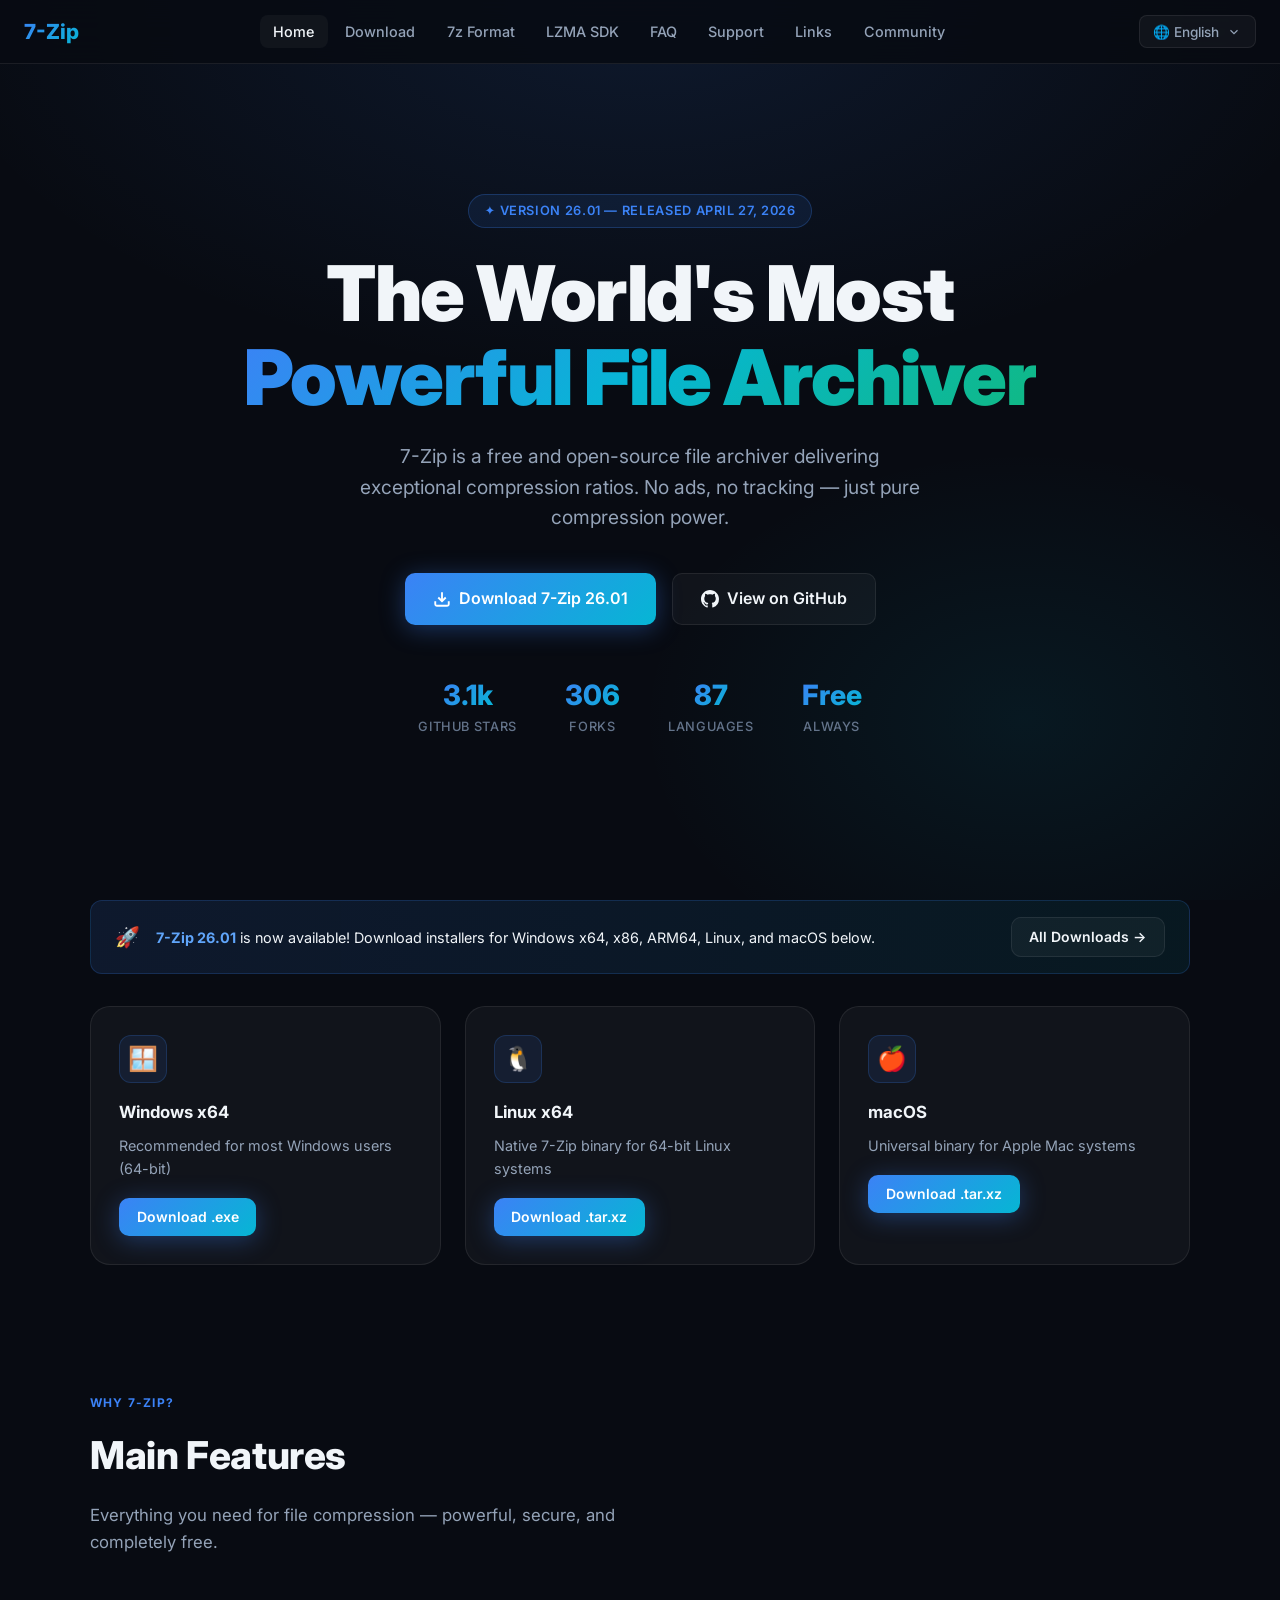
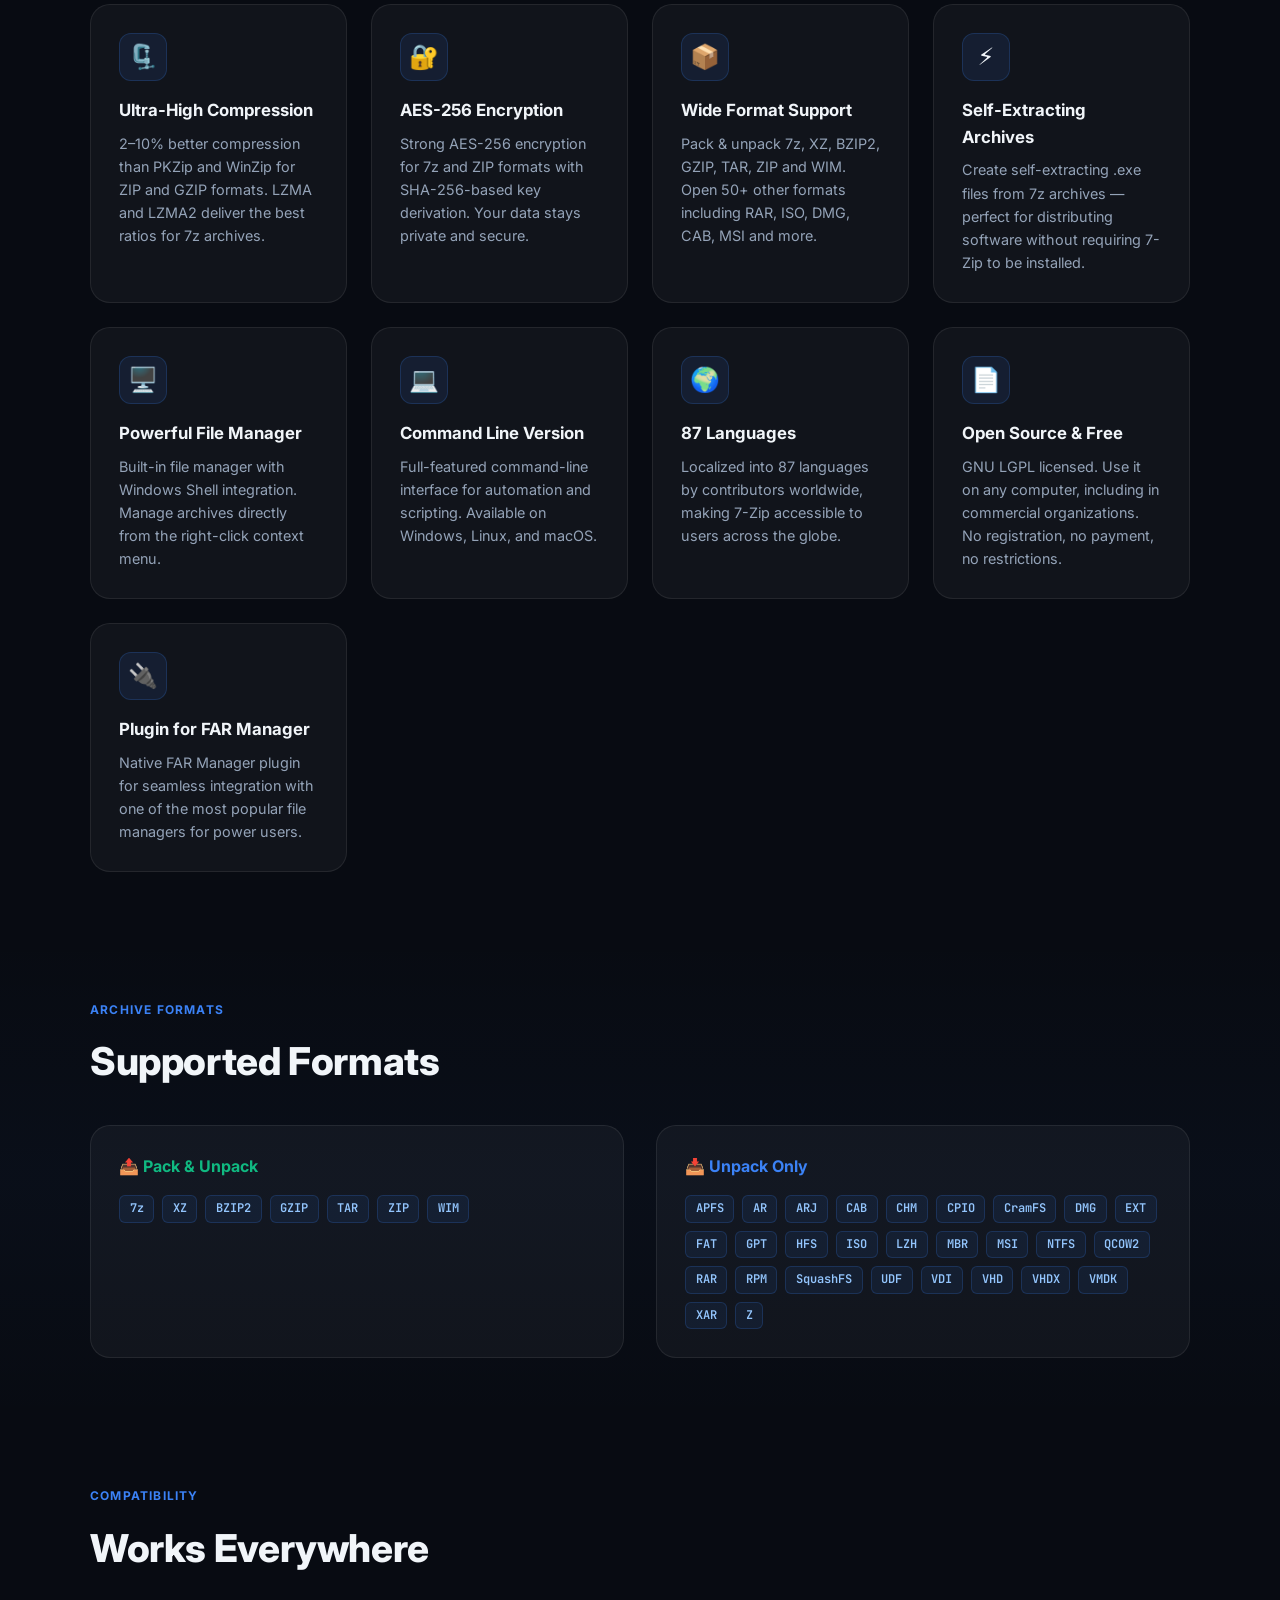
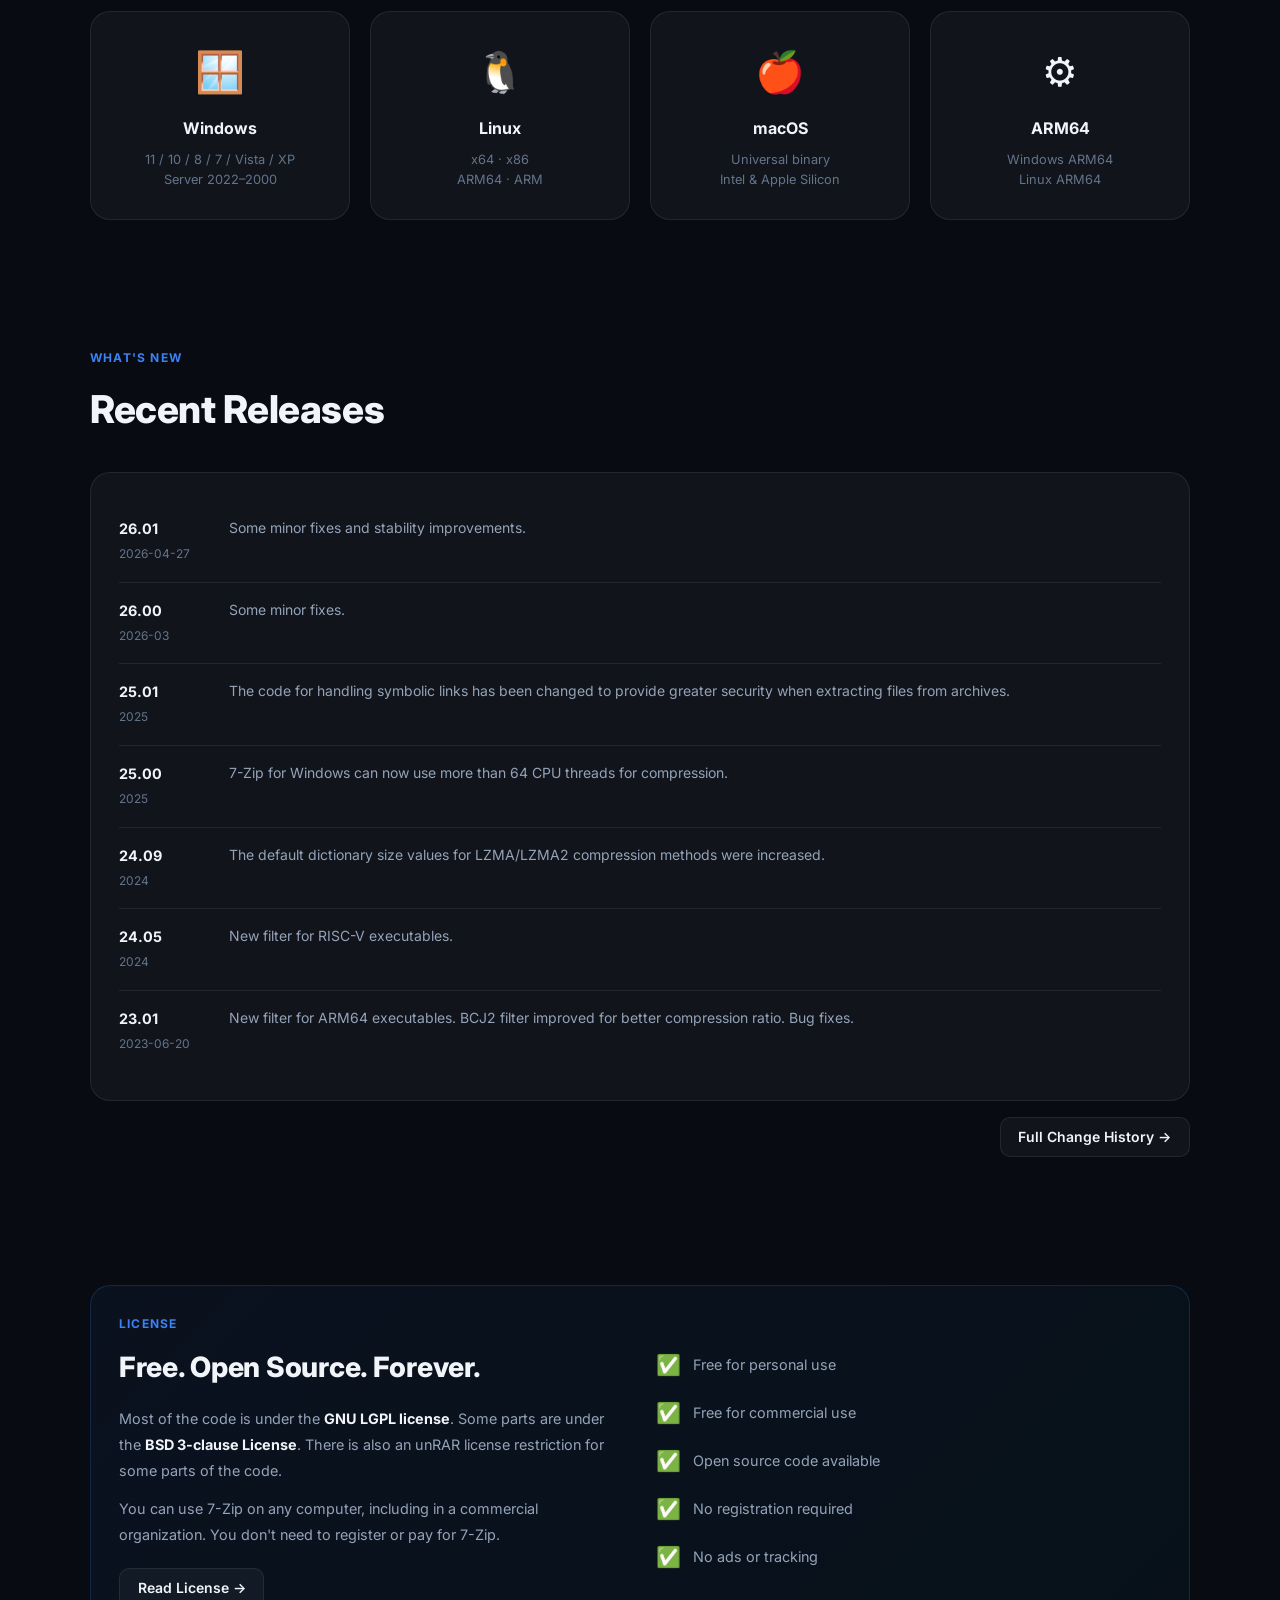
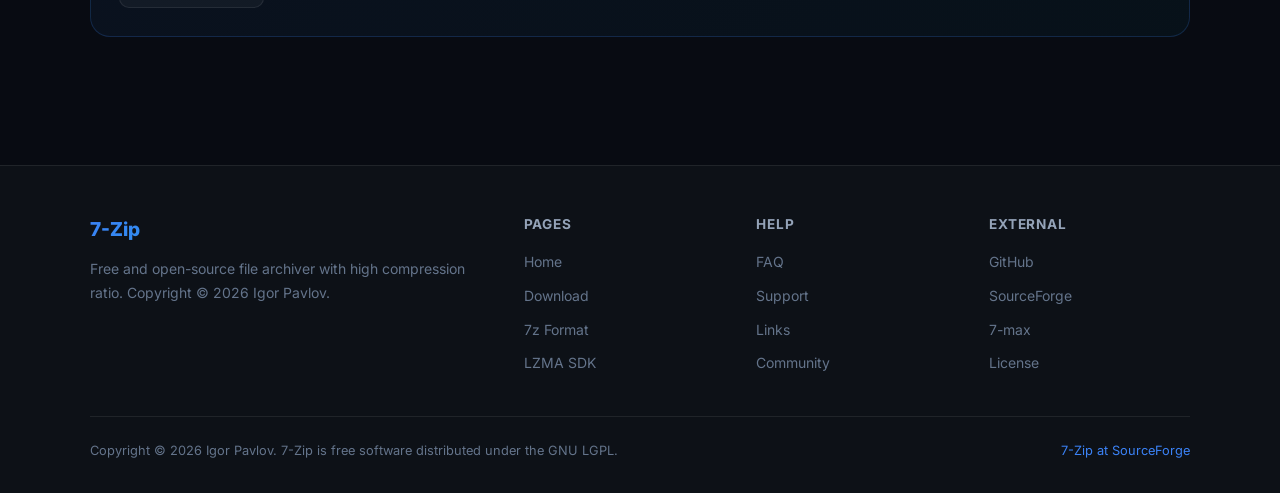
==== index.html @ 45fce955 "Initial state before redesign" ====
<!DOCTYPE html>
<html lang="en">
<head>
<meta charset="UTF-8">
<meta name="viewport" content="width=device-width,initial-scale=1">
<title>7-Zip – Free & Open Source File Archiver</title>
<meta name="description" content="7-Zip is a free, open-source file archiver with a high compression ratio. Download the latest version for Windows, Linux, and macOS.">
<link rel="stylesheet" href="style.css">
<link rel="icon" href="https://www.7-zip.org/favicon.ico">
<style>
.reveal{opacity:0;transform:translateY(24px);transition:opacity 0.6s ease,transform 0.6s ease}
.reveal.revealed{opacity:1;transform:none}
.format-grid{display:flex;flex-wrap:wrap;gap:0.5rem;margin-top:0.75rem}
.format-tag{background:rgba(59,130,246,0.08);border:1px solid rgba(59,130,246,0.2);color:#93c5fd;font-size:0.75rem;font-weight:600;padding:0.2rem 0.6rem;border-radius:6px;font-family:'JetBrains Mono',monospace}
.changelog-item{display:flex;gap:1.25rem;padding:1rem 0;border-bottom:1px solid var(--glass-border)}
.changelog-item:last-child{border-bottom:none}
.changelog-ver{flex-shrink:0;width:90px}
.changelog-ver strong{display:block;font-size:0.9rem;font-weight:700;color:var(--text)}
.changelog-ver span{font-size:0.75rem;color:var(--text-muted)}
.changelog-desc{color:var(--text-dim);font-size:0.875rem;line-height:1.6}
</style>
</head>
<body>

<!-- NAVBAR -->
<nav class="navbar" role="navigation" aria-label="Main navigation">
  <a href="index.html" class="nav-brand">
    <img src="7zip-logo.png" alt="7-Zip Logo" onerror="this.style.display='none'">
    <span class="brand-name">7-Zip</span>
  </a>
  <ul class="nav-links" id="navLinks">
    <li><a href="index.html" class="active">Home</a></li>
    <li><a href="download.html">Download</a></li>
    <li><a href="7z.html">7z Format</a></li>
    <li><a href="sdk.html">LZMA SDK</a></li>
    <li><a href="faq.html">FAQ</a></li>
    <li><a href="support.html">Support</a></li>
    <li><a href="links.html">Links</a></li>
    <li><a href="contributors.html">Community</a></li>
  </ul>
  <div style="display:flex;align-items:center;gap:0.75rem">
    <div class="lang-dropdown" id="langDropdown">
      <button class="lang-btn" aria-label="Select language" id="langBtnMain">
        🌐 English
        <svg viewBox="0 0 24 24" fill="none" stroke="currentColor" stroke-width="2"><polyline points="6 9 12 15 18 9"/></svg>
      </button>
      <div class="lang-menu">
        <a href="index.html" class="current">🇬🇧 English</a>
        <a href="https://sparanoid.com/lab/7z/" target="_blank">🇨🇳 Chinese (Simplified)</a>
        <a href="https://www.developershome.com/7-zip/" target="_blank">🇹🇼 Chinese (Traditional)</a>
        <a href="https://7zip-eo.rnbastos.com/" target="_blank">🌍 Esperanto</a>
        <a href="https://www.7-zip.fr/" target="_blank">🇫🇷 French</a>
        <a href="https://www.7-zip.de/" target="_blank">🇩🇪 German</a>
        <a href="https://7-zip.opensource.jp/" target="_blank">🇯🇵 Japanese</a>
        <a href="https://7zip.rnbastos.com/" target="_blank">🇧🇷 Portuguese (Brazil)</a>
        <a href="https://7zip-es.updatestar.com/" target="_blank">🇪🇸 Spanish</a>
        <a href="https://7zip-thai.inetbridge.net/" target="_blank">🇹🇭 Thai</a>
        <a href="https://7zip-vi.updatestar.com/" target="_blank">🇻🇳 Vietnamese</a>
      </div>
    </div>
    <button class="hamburger" id="hamburger" aria-label="Toggle menu" aria-expanded="false">
      <span></span><span></span><span></span>
    </button>
  </div>
</nav>

<!-- HERO -->
<section class="hero">
  <div class="hero-bg"></div>
  <div class="hero-content">
    <div class="hero-badge">✦ Version 26.01 — Released April 27, 2026</div>
    <h1>The World's Most<br><span>Powerful File Archiver</span></h1>
    <p class="hero-desc">7-Zip is a free and open-source file archiver delivering exceptional compression ratios. No ads, no tracking — just pure compression power.</p>
    <div class="hero-actions">
      <a href="download.html" class="btn btn-primary" id="heroDownloadBtn">
        <svg width="18" height="18" viewBox="0 0 24 24" fill="none" stroke="currentColor" stroke-width="2.5"><path d="M21 15v4a2 2 0 01-2 2H5a2 2 0 01-2-2v-4"/><polyline points="7 10 12 15 17 10"/><line x1="12" y1="15" x2="12" y2="3"/></svg>
        Download 7-Zip 26.01
      </a>
      <a href="https://github.com/ip7z/7zip" target="_blank" class="btn btn-secondary" id="heroGithubBtn">
        <svg width="18" height="18" viewBox="0 0 24 24" fill="currentColor"><path d="M12 0C5.37 0 0 5.37 0 12c0 5.31 3.435 9.795 8.205 11.385.6.105.825-.255.825-.57 0-.285-.015-1.23-.015-2.235-3.015.555-3.795-.735-4.035-1.41-.135-.345-.72-1.41-1.23-1.695-.42-.225-1.02-.78-.015-.795.945-.015 1.62.87 1.845 1.23 1.08 1.815 2.805 1.305 3.495.99.105-.78.42-1.305.765-1.605-2.67-.3-5.46-1.335-5.46-5.925 0-1.305.465-2.385 1.23-3.225-.12-.3-.54-1.53.12-3.18 0 0 1.005-.315 3.3 1.23.96-.27 1.98-.405 3-.405s2.04.135 3 .405c2.295-1.56 3.3-1.23 3.3-1.23.66 1.65.24 2.88.12 3.18.765.84 1.23 1.905 1.23 3.225 0 4.605-2.805 5.625-5.475 5.925.435.375.81 1.095.81 2.22 0 1.605-.015 2.895-.015 3.3 0 .315.225.69.825.57A12.02 12.02 0 0024 12c0-6.63-5.37-12-12-12z"/></svg>
        View on GitHub
      </a>
    </div>

    <!-- Stats bar -->
    <div class="stats-bar">
      <div class="stat-item"><div class="stat-num"><span>3.1k</span></div><div class="stat-label">GitHub Stars</div></div>
      <div class="stat-item"><div class="stat-num"><span>306</span></div><div class="stat-label">Forks</div></div>
      <div class="stat-item"><div class="stat-num"><span>87</span></div><div class="stat-label">Languages</div></div>
      <div class="stat-item"><div class="stat-num"><span>Free</span></div><div class="stat-label">Always</div></div>
    </div>
  </div>
</section>

<!-- QUICK DOWNLOAD CARDS -->
<section style="padding:0 1.5rem 4rem">
  <div class="container">
    <div class="announce reveal">
      <span class="announce-icon">🚀</span>
      <div class="announce-text">
        <strong>7-Zip 26.01</strong> is now available! Download installers for Windows x64, x86, ARM64, Linux, and macOS below.
      </div>
      <a href="download.html" class="btn btn-sm btn-secondary">All Downloads →</a>
    </div>
    <div class="grid-3 reveal">
      <div class="card">
        <div class="feature-icon">🪟</div>
        <div class="feature-title">Windows x64</div>
        <div class="feature-desc" style="margin-bottom:1.1rem">Recommended for most Windows users (64-bit)</div>
        <a href="https://github.com/ip7z/7zip/releases/download/26.01/7z2601-x64.exe" class="btn btn-primary btn-sm" id="dlWinX64">Download .exe</a>
      </div>
      <div class="card">
        <div class="feature-icon">🐧</div>
        <div class="feature-title">Linux x64</div>
        <div class="feature-desc" style="margin-bottom:1.1rem">Native 7-Zip binary for 64-bit Linux systems</div>
        <a href="https://github.com/ip7z/7zip/releases/download/26.01/7z2601-linux-x64.tar.xz" class="btn btn-primary btn-sm" id="dlLinuxX64">Download .tar.xz</a>
      </div>
      <div class="card">
        <div class="feature-icon">🍎</div>
        <div class="feature-title">macOS</div>
        <div class="feature-desc" style="margin-bottom:1.1rem">Universal binary for Apple Mac systems</div>
        <a href="https://github.com/ip7z/7zip/releases/download/26.01/7z2601-mac.tar.xz" class="btn btn-primary btn-sm" id="dlMac">Download .tar.xz</a>
      </div>
    </div>
  </div>
</section>

<!-- FEATURES -->
<section style="padding:4rem 1.5rem">
  <div class="container">
    <div class="reveal" style="margin-bottom:3rem">
      <div class="section-label">Why 7-Zip?</div>
      <h2 class="section-title">Main Features</h2>
      <p class="section-desc">Everything you need for file compression — powerful, secure, and completely free.</p>
    </div>
    <div class="grid-3 reveal">
      <div class="card">
        <div class="feature-icon">🗜️</div>
        <div class="feature-title">Ultra-High Compression</div>
        <div class="feature-desc">2–10% better compression than PKZip and WinZip for ZIP and GZIP formats. LZMA and LZMA2 deliver the best ratios for 7z archives.</div>
      </div>
      <div class="card">
        <div class="feature-icon">🔐</div>
        <div class="feature-title">AES-256 Encryption</div>
        <div class="feature-desc">Strong AES-256 encryption for 7z and ZIP formats with SHA-256-based key derivation. Your data stays private and secure.</div>
      </div>
      <div class="card">
        <div class="feature-icon">📦</div>
        <div class="feature-title">Wide Format Support</div>
        <div class="feature-desc">Pack &amp; unpack 7z, XZ, BZIP2, GZIP, TAR, ZIP and WIM. Open 50+ other formats including RAR, ISO, DMG, CAB, MSI and more.</div>
      </div>
      <div class="card">
        <div class="feature-icon">⚡</div>
        <div class="feature-title">Self-Extracting Archives</div>
        <div class="feature-desc">Create self-extracting .exe files from 7z archives — perfect for distributing software without requiring 7-Zip to be installed.</div>
      </div>
      <div class="card">
        <div class="feature-icon">🖥️</div>
        <div class="feature-title">Powerful File Manager</div>
        <div class="feature-desc">Built-in file manager with Windows Shell integration. Manage archives directly from the right-click context menu.</div>
      </div>
      <div class="card">
        <div class="feature-icon">💻</div>
        <div class="feature-title">Command Line Version</div>
        <div class="feature-desc">Full-featured command-line interface for automation and scripting. Available on Windows, Linux, and macOS.</div>
      </div>
      <div class="card">
        <div class="feature-icon">🌍</div>
        <div class="feature-title">87 Languages</div>
        <div class="feature-desc">Localized into 87 languages by contributors worldwide, making 7-Zip accessible to users across the globe.</div>
      </div>
      <div class="card">
        <div class="feature-icon">📄</div>
        <div class="feature-title">Open Source & Free</div>
        <div class="feature-desc">GNU LGPL licensed. Use it on any computer, including in commercial organizations. No registration, no payment, no restrictions.</div>
      </div>
      <div class="card">
        <div class="feature-icon">🔌</div>
        <div class="feature-title">Plugin for FAR Manager</div>
        <div class="feature-desc">Native FAR Manager plugin for seamless integration with one of the most popular file managers for power users.</div>
      </div>
    </div>
  </div>
</section>

<!-- FORMAT SUPPORT -->
<section style="padding:4rem 1.5rem;background:linear-gradient(180deg,transparent,rgba(59,130,246,0.03),transparent)">
  <div class="container reveal">
    <div class="section-label">Archive Formats</div>
    <h2 class="section-title">Supported Formats</h2>
    <div class="grid-2" style="margin-top:2rem;gap:2rem">
      <div class="card">
        <h3 style="font-size:1rem;font-weight:700;margin-bottom:1rem;color:var(--green)">📤 Pack &amp; Unpack</h3>
        <div class="format-grid">
          <span class="format-tag">7z</span><span class="format-tag">XZ</span><span class="format-tag">BZIP2</span>
          <span class="format-tag">GZIP</span><span class="format-tag">TAR</span><span class="format-tag">ZIP</span><span class="format-tag">WIM</span>
        </div>
      </div>
      <div class="card">
        <h3 style="font-size:1rem;font-weight:700;margin-bottom:1rem;color:var(--primary)">📥 Unpack Only</h3>
        <div class="format-grid">
          <span class="format-tag">APFS</span><span class="format-tag">AR</span><span class="format-tag">ARJ</span>
          <span class="format-tag">CAB</span><span class="format-tag">CHM</span><span class="format-tag">CPIO</span>
          <span class="format-tag">CramFS</span><span class="format-tag">DMG</span><span class="format-tag">EXT</span>
          <span class="format-tag">FAT</span><span class="format-tag">GPT</span><span class="format-tag">HFS</span>
          <span class="format-tag">ISO</span><span class="format-tag">LZH</span><span class="format-tag">MBR</span>
          <span class="format-tag">MSI</span><span class="format-tag">NTFS</span><span class="format-tag">QCOW2</span>
          <span class="format-tag">RAR</span><span class="format-tag">RPM</span><span class="format-tag">SquashFS</span>
          <span class="format-tag">UDF</span><span class="format-tag">VDI</span><span class="format-tag">VHD</span>
          <span class="format-tag">VHDX</span><span class="format-tag">VMDK</span><span class="format-tag">XAR</span><span class="format-tag">Z</span>
        </div>
      </div>
    </div>
  </div>
</section>

<!-- COMPATIBILITY -->
<section style="padding:4rem 1.5rem">
  <div class="container">
    <div class="reveal" style="margin-bottom:2rem">
      <div class="section-label">Compatibility</div>
      <h2 class="section-title">Works Everywhere</h2>
    </div>
    <div class="grid-4 reveal">
      <div class="card" style="text-align:center">
        <div style="font-size:2.5rem;margin-bottom:0.75rem">🪟</div>
        <div style="font-weight:700;margin-bottom:0.5rem">Windows</div>
        <div style="font-size:0.8rem;color:var(--text-muted)">11 / 10 / 8 / 7 / Vista / XP<br>Server 2022–2000</div>
      </div>
      <div class="card" style="text-align:center">
        <div style="font-size:2.5rem;margin-bottom:0.75rem">🐧</div>
        <div style="font-weight:700;margin-bottom:0.5rem">Linux</div>
        <div style="font-size:0.8rem;color:var(--text-muted)">x64 · x86<br>ARM64 · ARM</div>
      </div>
      <div class="card" style="text-align:center">
        <div style="font-size:2.5rem;margin-bottom:0.75rem">🍎</div>
        <div style="font-weight:700;margin-bottom:0.5rem">macOS</div>
        <div style="font-size:0.8rem;color:var(--text-muted)">Universal binary<br>Intel &amp; Apple Silicon</div>
      </div>
      <div class="card" style="text-align:center">
        <div style="font-size:2.5rem;margin-bottom:0.75rem">⚙️</div>
        <div style="font-weight:700;margin-bottom:0.5rem">ARM64</div>
        <div style="font-size:0.8rem;color:var(--text-muted)">Windows ARM64<br>Linux ARM64</div>
      </div>
    </div>
  </div>
</section>

<!-- CHANGELOG -->
<section style="padding:4rem 1.5rem">
  <div class="container reveal">
    <div class="section-label">What's New</div>
    <h2 class="section-title" style="margin-bottom:2rem">Recent Releases</h2>
    <div class="card">
      <div class="changelog-item">
        <div class="changelog-ver"><strong>26.01</strong><span>2026-04-27</span></div>
        <div class="changelog-desc">Some minor fixes and stability improvements.</div>
      </div>
      <div class="changelog-item">
        <div class="changelog-ver"><strong>26.00</strong><span>2026-03</span></div>
        <div class="changelog-desc">Some minor fixes.</div>
      </div>
      <div class="changelog-item">
        <div class="changelog-ver"><strong>25.01</strong><span>2025</span></div>
        <div class="changelog-desc">The code for handling symbolic links has been changed to provide greater security when extracting files from archives.</div>
      </div>
      <div class="changelog-item">
        <div class="changelog-ver"><strong>25.00</strong><span>2025</span></div>
        <div class="changelog-desc">7-Zip for Windows can now use more than 64 CPU threads for compression.</div>
      </div>
      <div class="changelog-item">
        <div class="changelog-ver"><strong>24.09</strong><span>2024</span></div>
        <div class="changelog-desc">The default dictionary size values for LZMA/LZMA2 compression methods were increased.</div>
      </div>
      <div class="changelog-item">
        <div class="changelog-ver"><strong>24.05</strong><span>2024</span></div>
        <div class="changelog-desc">New filter for RISC-V executables.</div>
      </div>
      <div class="changelog-item">
        <div class="changelog-ver"><strong>23.01</strong><span>2023-06-20</span></div>
        <div class="changelog-desc">New filter for ARM64 executables. BCJ2 filter improved for better compression ratio. Bug fixes.</div>
      </div>
    </div>
    <div style="margin-top:1rem;text-align:right">
      <a href="https://www.7-zip.org/history.txt" target="_blank" class="btn btn-secondary btn-sm">Full Change History →</a>
    </div>
  </div>
</section>

<!-- LICENSE -->
<section style="padding:4rem 1.5rem">
  <div class="container reveal">
    <div class="card" style="background:linear-gradient(135deg,rgba(59,130,246,0.06),rgba(6,182,212,0.04));border-color:rgba(59,130,246,0.2)">
      <div style="display:grid;grid-template-columns:1fr 1fr;gap:2rem">
        <div>
          <div class="section-label">License</div>
          <h2 class="section-title" style="font-size:1.75rem">Free. Open Source. Forever.</h2>
          <p style="color:var(--text-dim);font-size:0.9rem;line-height:1.8;margin-top:0.5rem">
            Most of the code is under the <strong style="color:var(--text)">GNU LGPL license</strong>. Some parts are under the <strong style="color:var(--text)">BSD 3-clause License</strong>. There is also an unRAR license restriction for some parts of the code.
          </p>
          <p style="color:var(--text-dim);font-size:0.9rem;line-height:1.8;margin-top:0.75rem">
            You can use 7-Zip on any computer, including in a commercial organization. You don't need to register or pay for 7-Zip.
          </p>
          <a href="https://www.7-zip.org/license.txt" target="_blank" class="btn btn-secondary btn-sm" style="margin-top:1.25rem" id="licenseLink">Read License →</a>
        </div>
        <div style="display:flex;flex-direction:column;gap:1rem;justify-content:center">
          <div style="display:flex;align-items:center;gap:0.75rem"><span style="font-size:1.25rem">✅</span><span style="color:var(--text-dim);font-size:0.9rem">Free for personal use</span></div>
          <div style="display:flex;align-items:center;gap:0.75rem"><span style="font-size:1.25rem">✅</span><span style="color:var(--text-dim);font-size:0.9rem">Free for commercial use</span></div>
          <div style="display:flex;align-items:center;gap:0.75rem"><span style="font-size:1.25rem">✅</span><span style="color:var(--text-dim);font-size:0.9rem">Open source code available</span></div>
          <div style="display:flex;align-items:center;gap:0.75rem"><span style="font-size:1.25rem">✅</span><span style="color:var(--text-dim);font-size:0.9rem">No registration required</span></div>
          <div style="display:flex;align-items:center;gap:0.75rem"><span style="font-size:1.25rem">✅</span><span style="color:var(--text-dim);font-size:0.9rem">No ads or tracking</span></div>
        </div>
      </div>
    </div>
  </div>
</section>

<!-- FOOTER -->
<footer>
  <div class="footer-inner">
    <div class="footer-grid">
      <div class="footer-brand">
        <div style="font-size:1.2rem;font-weight:800;background:linear-gradient(135deg,#3b82f6,#06b6d4);-webkit-background-clip:text;-webkit-text-fill-color:transparent;background-clip:text">7-Zip</div>
        <p>Free and open-source file archiver with high compression ratio. Copyright &copy; 2026 Igor Pavlov.</p>
      </div>
      <div class="footer-col">
        <h4>Pages</h4>
        <ul>
          <li><a href="index.html">Home</a></li>
          <li><a href="download.html">Download</a></li>
          <li><a href="7z.html">7z Format</a></li>
          <li><a href="sdk.html">LZMA SDK</a></li>
        </ul>
      </div>
      <div class="footer-col">
        <h4>Help</h4>
        <ul>
          <li><a href="faq.html">FAQ</a></li>
          <li><a href="support.html">Support</a></li>
          <li><a href="links.html">Links</a></li>
          <li><a href="contributors.html">Community</a></li>
        </ul>
      </div>
      <div class="footer-col">
        <h4>External</h4>
        <ul>
          <li><a href="https://github.com/ip7z/7zip" target="_blank">GitHub</a></li>
          <li><a href="https://sourceforge.net/projects/sevenzip/" target="_blank">SourceForge</a></li>
          <li><a href="https://7-max.com" target="_blank">7-max</a></li>
          <li><a href="https://www.7-zip.org/license.txt" target="_blank">License</a></li>
        </ul>
      </div>
    </div>
    <div class="footer-bottom">
      <p>Copyright &copy; 2026 Igor Pavlov. 7-Zip is free software distributed under the GNU LGPL.</p>
      <p><a href="https://sourceforge.net/projects/sevenzip/" target="_blank" style="color:var(--primary);text-decoration:none">7-Zip at SourceForge</a></p>
    </div>
  </div>
</footer>

<button class="scroll-top" id="scrollTop" aria-label="Scroll to top">↑</button>
<script src="script.js"></script>
</body>
</html>
---- style.css ----
@import url('https://fonts.googleapis.com/css2?family=Inter:wght@300;400;500;600;700;800;900&family=JetBrains+Mono:wght@400;600&display=swap');

:root {
  --bg: #080b12;
  --bg2: #0d1117;
  --bg3: #111827;
  --glass: rgba(255,255,255,0.04);
  --glass-border: rgba(255,255,255,0.08);
  --primary: #3b82f6;
  --primary-glow: rgba(59,130,246,0.4);
  --cyan: #06b6d4;
  --green: #10b981;
  --text: #f1f5f9;
  --text-muted: #64748b;
  --text-dim: #94a3b8;
  --radius: 12px;
  --radius-lg: 20px;
  --transition: 0.25s cubic-bezier(0.4,0,0.2,1);
}

*,*::before,*::after{box-sizing:border-box;margin:0;padding:0}

html{scroll-behavior:smooth}

body{
  font-family:'Inter',system-ui,sans-serif;
  background:var(--bg);
  color:var(--text);
  line-height:1.6;
  min-height:100vh;
  overflow-x:hidden;
}

/* NAV */
.navbar{
  position:fixed;top:0;left:0;right:0;z-index:1000;
  background:rgba(8,11,18,0.85);
  backdrop-filter:blur(20px);
  border-bottom:1px solid var(--glass-border);
  padding:0 1.5rem;
  height:64px;
  display:flex;align-items:center;justify-content:space-between;
  transition:background var(--transition);
}
.nav-brand{
  display:flex;align-items:center;gap:0.75rem;
  text-decoration:none;color:var(--text);
  font-weight:800;font-size:1.3rem;
}
.nav-brand img{height:36px;width:auto}
.nav-brand .brand-name{
  background:linear-gradient(135deg,#3b82f6,#06b6d4);
  -webkit-background-clip:text;-webkit-text-fill-color:transparent;background-clip:text;
}
.nav-links{
  display:flex;align-items:center;gap:0.25rem;
  list-style:none;
}
.nav-links a{
  color:var(--text-dim);text-decoration:none;font-size:0.9rem;font-weight:500;
  padding:0.5rem 0.85rem;border-radius:8px;
  transition:all var(--transition);
}
.nav-links a:hover,.nav-links a.active{color:var(--text);background:var(--glass)}

/* Language dropdown */
.lang-dropdown{position:relative}
.lang-btn{
  display:flex;align-items:center;gap:0.5rem;
  background:var(--glass);border:1px solid var(--glass-border);
  color:var(--text-dim);font-size:0.85rem;font-weight:500;
  padding:0.45rem 0.85rem;border-radius:8px;cursor:pointer;
  transition:all var(--transition);font-family:inherit;
}
.lang-btn:hover{color:var(--text);border-color:var(--primary)}
.lang-btn svg{width:14px;height:14px;transition:transform var(--transition)}
.lang-dropdown.open .lang-btn svg{transform:rotate(180deg)}
.lang-menu{
  position:absolute;top:calc(100% + 8px);right:0;
  background:var(--bg3);border:1px solid var(--glass-border);
  border-radius:var(--radius);padding:0.5rem;
  min-width:200px;display:none;z-index:999;
  box-shadow:0 20px 60px rgba(0,0,0,0.5);
}
.lang-dropdown.open .lang-menu{display:block}
.lang-menu a{
  display:block;color:var(--text-dim);text-decoration:none;
  font-size:0.875rem;padding:0.5rem 0.75rem;border-radius:6px;
  transition:all var(--transition);
}
.lang-menu a:hover{color:var(--text);background:var(--glass)}
.lang-menu a.current{color:var(--primary);background:rgba(59,130,246,0.1)}

/* Hamburger */
.hamburger{display:none;flex-direction:column;gap:5px;cursor:pointer;background:none;border:none;padding:0.5rem}
.hamburger span{display:block;width:22px;height:2px;background:var(--text-dim);border-radius:2px;transition:all var(--transition)}

/* HERO */
.hero{
  min-height:100vh;display:flex;align-items:center;justify-content:center;
  text-align:center;padding:8rem 1.5rem 4rem;
  position:relative;overflow:hidden;
}
.hero-bg{
  position:absolute;inset:0;z-index:0;
  background:radial-gradient(ellipse 80% 60% at 50% 0%,rgba(59,130,246,0.12) 0%,transparent 70%),
             radial-gradient(ellipse 50% 50% at 80% 80%,rgba(6,182,212,0.08) 0%,transparent 60%);
}
.hero-content{position:relative;z-index:1;max-width:800px;margin:0 auto}
.hero-badge{
  display:inline-flex;align-items:center;gap:0.5rem;
  background:rgba(59,130,246,0.1);border:1px solid rgba(59,130,246,0.25);
  color:var(--primary);font-size:0.8rem;font-weight:600;letter-spacing:0.05em;
  padding:0.35rem 1rem;border-radius:50px;margin-bottom:1.5rem;
  text-transform:uppercase;
}
.hero h1{
  font-size:clamp(2.5rem,6vw,5rem);font-weight:900;line-height:1.1;
  margin-bottom:1.25rem;letter-spacing:-0.02em;
}
.hero h1 span{
  background:linear-gradient(135deg,#3b82f6 0%,#06b6d4 50%,#10b981 100%);
  -webkit-background-clip:text;-webkit-text-fill-color:transparent;background-clip:text;
}
.hero-desc{font-size:1.2rem;color:var(--text-dim);max-width:560px;margin:0 auto 2.5rem}
.hero-actions{display:flex;gap:1rem;justify-content:center;flex-wrap:wrap}
.btn{
  display:inline-flex;align-items:center;gap:0.5rem;
  padding:0.75rem 1.75rem;border-radius:10px;
  font-size:1rem;font-weight:600;text-decoration:none;
  cursor:pointer;border:none;font-family:inherit;
  transition:all var(--transition);position:relative;overflow:hidden;
}
.btn-primary{
  background:linear-gradient(135deg,#3b82f6,#06b6d4);
  color:#fff;box-shadow:0 4px 24px rgba(59,130,246,0.35);
}
.btn-primary:hover{transform:translateY(-2px);box-shadow:0 8px 32px rgba(59,130,246,0.5)}
.btn-secondary{
  background:var(--glass);border:1px solid var(--glass-border);color:var(--text);
}
.btn-secondary:hover{background:rgba(255,255,255,0.08);border-color:rgba(255,255,255,0.15);transform:translateY(-2px)}
.btn-green{background:linear-gradient(135deg,#10b981,#059669);color:#fff;box-shadow:0 4px 24px rgba(16,185,129,0.3)}
.btn-green:hover{transform:translateY(-2px);box-shadow:0 8px 32px rgba(16,185,129,0.45)}
.btn-sm{padding:0.5rem 1.1rem;font-size:0.875rem}

/* STATS */
.stats-bar{
  display:flex;justify-content:center;gap:3rem;flex-wrap:wrap;
  padding:2rem 1.5rem;margin-top:1rem;
}
.stat-item{text-align:center}
.stat-num{font-size:1.75rem;font-weight:800;color:var(--text)}
.stat-num span{background:linear-gradient(135deg,#3b82f6,#06b6d4);-webkit-background-clip:text;-webkit-text-fill-color:transparent;background-clip:text}
.stat-label{font-size:0.8rem;color:var(--text-muted);text-transform:uppercase;letter-spacing:0.05em;font-weight:500}

/* SECTIONS */
section{padding:5rem 1.5rem}
.container{max-width:1100px;margin:0 auto}
.section-label{
  font-size:0.75rem;font-weight:700;text-transform:uppercase;letter-spacing:0.1em;
  color:var(--primary);margin-bottom:0.75rem;
}
.section-title{font-size:clamp(1.75rem,3vw,2.5rem);font-weight:800;margin-bottom:1rem;letter-spacing:-0.01em}
.section-desc{color:var(--text-dim);font-size:1.05rem;max-width:550px}

/* CARDS */
.card{
  background:var(--glass);border:1px solid var(--glass-border);
  border-radius:var(--radius-lg);padding:1.75rem;
  transition:all var(--transition);
}
.card:hover{border-color:rgba(59,130,246,0.3);background:rgba(255,255,255,0.06);transform:translateY(-2px)}

.grid-2{display:grid;grid-template-columns:repeat(auto-fit,minmax(280px,1fr));gap:1.5rem}
.grid-3{display:grid;grid-template-columns:repeat(auto-fit,minmax(220px,1fr));gap:1.5rem}
.grid-4{display:grid;grid-template-columns:repeat(auto-fit,minmax(180px,1fr));gap:1.25rem}

/* FEATURE CARD */
.feature-icon{
  width:48px;height:48px;border-radius:12px;
  background:rgba(59,130,246,0.1);border:1px solid rgba(59,130,246,0.2);
  display:flex;align-items:center;justify-content:center;
  margin-bottom:1rem;font-size:1.5rem;
}
.feature-title{font-size:1.05rem;font-weight:700;margin-bottom:0.5rem}
.feature-desc{color:var(--text-dim);font-size:0.9rem;line-height:1.6}

/* TABLE */
.table-wrap{overflow-x:auto;border-radius:var(--radius-lg);border:1px solid var(--glass-border)}
table{width:100%;border-collapse:collapse;font-size:0.9rem}
th{background:rgba(59,130,246,0.08);color:var(--text-dim);font-weight:600;font-size:0.8rem;text-transform:uppercase;letter-spacing:0.05em;padding:0.9rem 1.25rem;text-align:left}
td{padding:0.85rem 1.25rem;border-top:1px solid var(--glass-border)}
tr:hover td{background:var(--glass)}
.badge{
  display:inline-block;padding:0.2rem 0.65rem;border-radius:50px;font-size:0.75rem;font-weight:600;
}
.badge-blue{background:rgba(59,130,246,0.15);color:#60a5fa}
.badge-green{background:rgba(16,185,129,0.15);color:#34d399}
.badge-orange{background:rgba(245,158,11,0.15);color:#fbbf24}
.badge-purple{background:rgba(168,85,247,0.15);color:#c084fc}

/* CODE */
pre,code{font-family:'JetBrains Mono',monospace}
pre{
  background:rgba(0,0,0,0.4);border:1px solid var(--glass-border);
  border-radius:var(--radius);padding:1.25rem;overflow-x:auto;font-size:0.875rem;
  color:#a5f3fc;line-height:1.7;margin:1rem 0;
}
code{background:rgba(59,130,246,0.1);color:#93c5fd;padding:0.1em 0.4em;border-radius:4px;font-size:0.875em}

/* FAQ ACCORDION */
.faq-item{border:1px solid var(--glass-border);border-radius:var(--radius);margin-bottom:0.75rem;overflow:hidden;transition:border-color var(--transition)}
.faq-item.open{border-color:rgba(59,130,246,0.3)}
.faq-question{
  width:100%;background:var(--glass);border:none;color:var(--text);
  font-family:inherit;font-size:0.95rem;font-weight:600;
  padding:1.1rem 1.25rem;text-align:left;cursor:pointer;
  display:flex;justify-content:space-between;align-items:center;gap:1rem;
  transition:background var(--transition);
}
.faq-question:hover{background:rgba(255,255,255,0.06)}
.faq-icon{flex-shrink:0;width:20px;height:20px;background:rgba(59,130,246,0.15);border-radius:50%;display:flex;align-items:center;justify-content:center;transition:transform var(--transition);font-size:0.8rem}
.faq-item.open .faq-icon{transform:rotate(45deg);background:var(--primary)}
.faq-answer{max-height:0;overflow:hidden;transition:max-height 0.4s ease;padding:0 1.25rem}
.faq-item.open .faq-answer{max-height:800px;padding-bottom:1.25rem}
.faq-answer p,.faq-answer li{color:var(--text-dim);font-size:0.9rem;line-height:1.75}
.faq-answer ul{padding-left:1.25rem;margin-top:0.5rem}
.faq-answer li{margin-bottom:0.35rem}

/* PAGE HERO (sub-pages) */
.page-hero{
  padding:7rem 1.5rem 3.5rem;
  background:radial-gradient(ellipse 70% 50% at 50% 0%,rgba(59,130,246,0.1) 0%,transparent 70%);
  text-align:center;
}
.page-hero h1{font-size:clamp(2rem,4vw,3.25rem);font-weight:900;margin-bottom:0.75rem;letter-spacing:-0.02em}
.page-hero p{color:var(--text-dim);font-size:1.1rem;max-width:560px;margin:0 auto}

/* DOWNLOAD */
.dl-section{margin-bottom:3rem}
.dl-section-title{
  font-size:1.25rem;font-weight:700;margin-bottom:1.25rem;
  display:flex;align-items:center;gap:0.75rem;
}
.dl-section-title::before{content:'';display:block;width:4px;height:22px;background:linear-gradient(180deg,#3b82f6,#06b6d4);border-radius:4px}
.os-tabs{display:flex;gap:0.5rem;flex-wrap:wrap;margin-bottom:1.5rem}
.os-tab{
  background:var(--glass);border:1px solid var(--glass-border);
  color:var(--text-dim);font-size:0.85rem;font-weight:600;
  padding:0.5rem 1.1rem;border-radius:8px;cursor:pointer;
  transition:all var(--transition);font-family:inherit;
}
.os-tab:hover,.os-tab.active{color:var(--text);background:rgba(59,130,246,0.1);border-color:rgba(59,130,246,0.3)}

/* CONTRIBUTORS */
.contrib-card{
  background:var(--glass);border:1px solid var(--glass-border);
  border-radius:var(--radius-lg);padding:1.5rem;
  display:flex;align-items:center;gap:1rem;
  transition:all var(--transition);
}
.contrib-card:hover{border-color:rgba(59,130,246,0.3);transform:translateY(-2px)}
.contrib-avatar{
  width:52px;height:52px;border-radius:50%;
  background:linear-gradient(135deg,#3b82f6,#06b6d4);
  display:flex;align-items:center;justify-content:center;
  font-weight:700;font-size:1.2rem;color:#fff;flex-shrink:0;
}
.contrib-avatar img{width:52px;height:52px;border-radius:50%;object-fit:cover}
.contrib-name{font-weight:700;font-size:0.95rem}
.contrib-role{color:var(--text-dim);font-size:0.8rem;margin-top:0.15rem}

/* GITHUB STATS */
.gh-stat{
  background:var(--glass);border:1px solid var(--glass-border);
  border-radius:var(--radius-lg);padding:1.5rem;text-align:center;
}
.gh-stat-num{font-size:2rem;font-weight:800;line-height:1}
.gh-stat-num.blue{background:linear-gradient(135deg,#3b82f6,#06b6d4);-webkit-background-clip:text;-webkit-text-fill-color:transparent;background-clip:text}
.gh-stat-num.green{background:linear-gradient(135deg,#10b981,#06b6d4);-webkit-background-clip:text;-webkit-text-fill-color:transparent;background-clip:text}
.gh-stat-num.orange{background:linear-gradient(135deg,#f59e0b,#ef4444);-webkit-background-clip:text;-webkit-text-fill-color:transparent;background-clip:text}
.gh-stat-label{font-size:0.8rem;color:var(--text-muted);text-transform:uppercase;letter-spacing:0.05em;margin-top:0.35rem;font-weight:500}

/* LANG BAR */
.lang-bar{
  background:rgba(59,130,246,0.05);border:1px solid rgba(59,130,246,0.12);
  border-radius:var(--radius);padding:1rem 1.5rem;
  display:flex;align-items:center;gap:1rem;flex-wrap:wrap;margin-top:1rem;
}
.lang-bar-label{color:var(--text-muted);font-size:0.85rem;font-weight:600}
.lang-bar a{color:var(--text-dim);text-decoration:none;font-size:0.85rem;padding:0.25rem 0.6rem;border-radius:6px;border:1px solid transparent;transition:all var(--transition)}
.lang-bar a:hover{color:var(--primary);border-color:rgba(59,130,246,0.3);background:rgba(59,130,246,0.08)}
.lang-bar a.current{color:#fff;background:var(--primary);border-color:var(--primary)}

/* LINKS PAGE */
.link-group{margin-bottom:2.5rem}
.link-group h3{font-size:1.1rem;font-weight:700;margin-bottom:1rem;color:var(--text)}
.link-list{list-style:none;display:flex;flex-direction:column;gap:0.5rem}
.link-list a{
  color:var(--primary);text-decoration:none;font-size:0.9rem;
  display:inline-flex;align-items:center;gap:0.4rem;
  transition:color var(--transition);
}
.link-list a:hover{color:var(--cyan);text-decoration:underline}

/* FOOTER */
footer{
  background:var(--bg2);border-top:1px solid var(--glass-border);
  padding:3rem 1.5rem 2rem;margin-top:4rem;
}
.footer-inner{max-width:1100px;margin:0 auto}
.footer-grid{display:grid;grid-template-columns:2fr repeat(3,1fr);gap:2rem;margin-bottom:2.5rem}
.footer-brand p{color:var(--text-muted);font-size:0.875rem;margin-top:0.75rem;line-height:1.7}
.footer-col h4{font-size:0.85rem;font-weight:700;text-transform:uppercase;letter-spacing:0.06em;color:var(--text-dim);margin-bottom:0.85rem}
.footer-col ul{list-style:none;display:flex;flex-direction:column;gap:0.5rem}
.footer-col a{color:var(--text-muted);text-decoration:none;font-size:0.875rem;transition:color var(--transition)}
.footer-col a:hover{color:var(--text)}
.footer-bottom{border-top:1px solid var(--glass-border);padding-top:1.5rem;display:flex;justify-content:space-between;align-items:center;flex-wrap:wrap;gap:0.75rem}
.footer-bottom p{color:var(--text-muted);font-size:0.8rem}

/* SCROLL INDICATOR */
.scroll-top{
  position:fixed;bottom:2rem;right:2rem;z-index:900;
  width:44px;height:44px;border-radius:50%;
  background:linear-gradient(135deg,#3b82f6,#06b6d4);
  border:none;cursor:pointer;color:#fff;font-size:1.1rem;
  display:flex;align-items:center;justify-content:center;
  box-shadow:0 4px 20px rgba(59,130,246,0.4);
  opacity:0;pointer-events:none;transition:all var(--transition);
}
.scroll-top.visible{opacity:1;pointer-events:auto}
.scroll-top:hover{transform:translateY(-3px);box-shadow:0 8px 30px rgba(59,130,246,0.5)}

/* DIVIDER */
.divider{height:1px;background:var(--glass-border);margin:0 auto}

/* MOBILE */
@media(max-width:900px){
  .footer-grid{grid-template-columns:1fr 1fr}
  .nav-links{display:none;position:fixed;top:64px;left:0;right:0;background:rgba(8,11,18,0.97);backdrop-filter:blur(20px);flex-direction:column;padding:1.5rem;gap:0.25rem;border-bottom:1px solid var(--glass-border)}
  .nav-links.open{display:flex}
  .nav-links a{padding:0.75rem 1rem}
  .hamburger{display:flex}
  .stats-bar{gap:1.5rem}
}
@media(max-width:600px){
  .footer-grid{grid-template-columns:1fr}
  .hero-actions{flex-direction:column;align-items:center}
  .footer-bottom{flex-direction:column;text-align:center}
}

/* PROSE */
.prose h2{font-size:1.5rem;font-weight:700;margin:2.5rem 0 1rem;color:var(--text)}
.prose h3{font-size:1.15rem;font-weight:700;margin:2rem 0 0.75rem;color:var(--text)}
.prose h4{font-size:1rem;font-weight:700;margin:1.5rem 0 0.5rem;color:var(--text-dim)}
.prose p{color:var(--text-dim);margin-bottom:1rem;line-height:1.8;font-size:0.95rem}
.prose ul,.prose ol{color:var(--text-dim);font-size:0.95rem;line-height:1.8;padding-left:1.5rem;margin-bottom:1rem}
.prose li{margin-bottom:0.4rem}
.prose a{color:var(--primary);text-decoration:none}
.prose a:hover{text-decoration:underline}
.prose strong{color:var(--text);font-weight:600}

/* ANNOUNCE BANNER */
.announce{
  background:linear-gradient(90deg,rgba(59,130,246,0.12),rgba(6,182,212,0.08));
  border:1px solid rgba(59,130,246,0.2);border-radius:var(--radius);
  padding:1rem 1.5rem;display:flex;align-items:center;gap:1rem;flex-wrap:wrap;
  margin-bottom:2rem;
}
.announce-icon{font-size:1.25rem}
.announce-text{flex:1;color:var(--text);font-size:0.9rem}
.announce-text strong{color:#60a5fa}

/* LANG PROGRESS (codebase) */
.lang-progress{margin-top:1rem}
.lang-row{display:flex;align-items:center;gap:1rem;margin-bottom:0.65rem}
.lang-row-name{width:80px;font-size:0.85rem;color:var(--text-dim);font-weight:500}
.lang-row-bar{flex:1;height:8px;background:rgba(255,255,255,0.06);border-radius:50px;overflow:hidden}
.lang-row-fill{height:100%;border-radius:50px;transition:width 1s ease}
.lang-row-pct{font-size:0.8rem;color:var(--text-muted);width:42px;text-align:right}
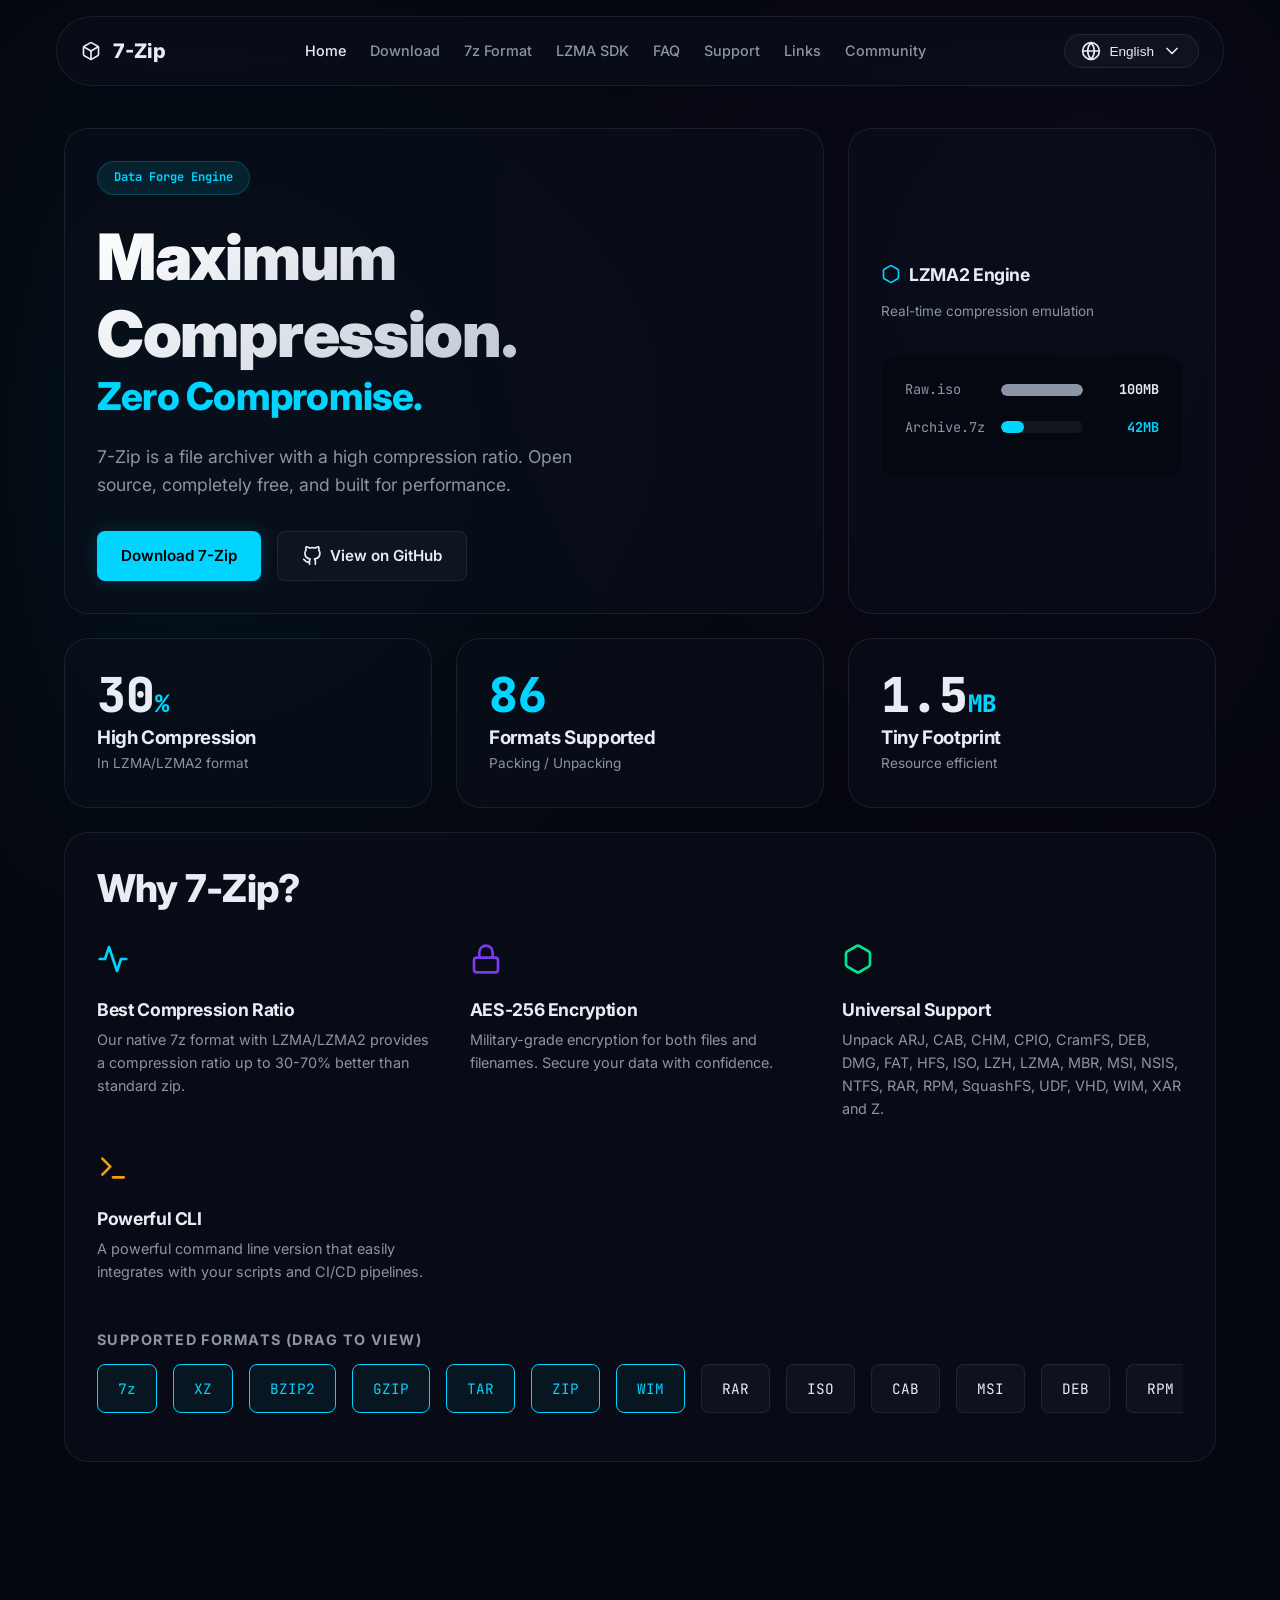
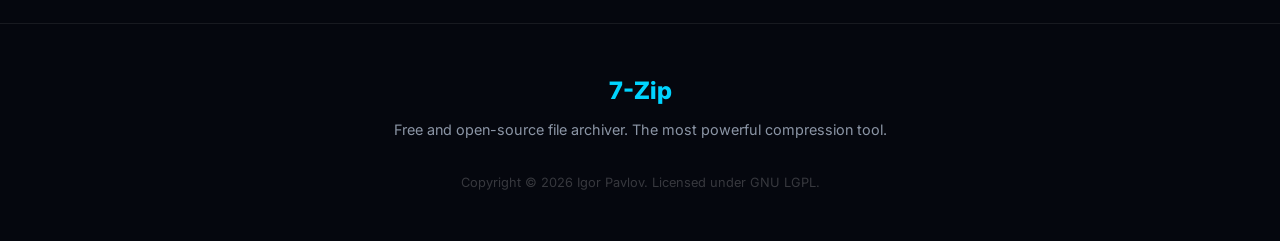
==== commit 3dd644ad: "feat: complete data-forge ui redesign with 13 languages" ====
--- a/index.html
+++ b/index.html
@@ -4,361 +4,206 @@
 <meta charset="UTF-8">
 <meta name="viewport" content="width=device-width,initial-scale=1">
 <title>7-Zip – Free & Open Source File Archiver</title>
-<meta name="description" content="7-Zip is a free, open-source file archiver with a high compression ratio. Download the latest version for Windows, Linux, and macOS.">
+<meta name="description" content="7-Zip is a free, open-source file archiver with an ultra-high compression ratio in the 7z format with LZMA/LZMA2 compression.">
+<link rel="canonical" href="https://www.7-zip.org/">
+<link rel="sitemap" type="application/xml" title="Sitemap" href="/sitemap.xml">
+
+<!-- Open Graph / SEO -->
+<meta property="og:title" content="7-Zip – Free & Open Source File Archiver">
+<meta property="og:description" content="7-Zip is a file archiver with a high compression ratio. Open source, completely free, and built for performance.">
+<meta property="og:type" content="website">
+<meta property="og:url" content="https://www.7-zip.org/">
+<meta property="og:image" content="https://www.7-zip.org/7zip-logo.png">
+
+<!-- Structured Data -->
+<script type="application/ld+json">
+{
+  "@context": "https://schema.org",
+  "@type": "SoftwareApplication",
+  "name": "7-Zip",
+  "operatingSystem": "Windows, Linux, macOS",
+  "applicationCategory": "UtilitiesApplication",
+  "offers": {
+    "@type": "Offer",
+    "price": "0",
+    "priceCurrency": "USD"
+  }
+}
+</script>
+
 <link rel="stylesheet" href="style.css">
 <link rel="icon" href="https://www.7-zip.org/favicon.ico">
-<style>
-.reveal{opacity:0;transform:translateY(24px);transition:opacity 0.6s ease,transform 0.6s ease}
-.reveal.revealed{opacity:1;transform:none}
-.format-grid{display:flex;flex-wrap:wrap;gap:0.5rem;margin-top:0.75rem}
-.format-tag{background:rgba(59,130,246,0.08);border:1px solid rgba(59,130,246,0.2);color:#93c5fd;font-size:0.75rem;font-weight:600;padding:0.2rem 0.6rem;border-radius:6px;font-family:'JetBrains Mono',monospace}
-.changelog-item{display:flex;gap:1.25rem;padding:1rem 0;border-bottom:1px solid var(--glass-border)}
-.changelog-item:last-child{border-bottom:none}
-.changelog-ver{flex-shrink:0;width:90px}
-.changelog-ver strong{display:block;font-size:0.9rem;font-weight:700;color:var(--text)}
-.changelog-ver span{font-size:0.75rem;color:var(--text-muted)}
-.changelog-desc{color:var(--text-dim);font-size:0.875rem;line-height:1.6}
-</style>
 </head>
 <body>
 
-<!-- NAVBAR -->
-<nav class="navbar" role="navigation" aria-label="Main navigation">
+<div class="bg-mesh"></div>
+
+<nav class="navbar">
   <a href="index.html" class="nav-brand">
-    <img src="7zip-logo.png" alt="7-Zip Logo" onerror="this.style.display='none'">
-    <span class="brand-name">7-Zip</span>
+    <svg width="24" height="24" viewBox="0 0 24 24" fill="none" stroke="currentColor" stroke-width="2"><path d="M21 16V8a2 2 0 0 0-1-1.73l-7-4a2 2 0 0 0-2 0l-7 4A2 2 0 0 0 3 8v8a2 2 0 0 0 1 1.73l7 4a2 2 0 0 0 2 0l7-4A2 2 0 0 0 21 16z"></path><polyline points="3.27 6.96 12 12.01 20.73 6.96"></polyline><line x1="12" y1="22.08" x2="12" y2="12"></line></svg>
+    <span>7-Zip</span>
   </a>
-  <ul class="nav-links" id="navLinks">
-    <li><a href="index.html" class="active">Home</a></li>
-    <li><a href="download.html">Download</a></li>
-    <li><a href="7z.html">7z Format</a></li>
-    <li><a href="sdk.html">LZMA SDK</a></li>
-    <li><a href="faq.html">FAQ</a></li>
-    <li><a href="support.html">Support</a></li>
-    <li><a href="links.html">Links</a></li>
-    <li><a href="contributors.html">Community</a></li>
+  
+  <ul class="nav-links">
+    <li><a href="index.html" class="active" data-i18n="nav_home">Home</a></li>
+    <li><a href="download.html" data-i18n="nav_download">Download</a></li>
+    <li><a href="7z.html" data-i18n="nav_7z">7z Format</a></li>
+    <li><a href="sdk.html" data-i18n="nav_sdk">LZMA SDK</a></li>
+    <li><a href="faq.html" data-i18n="nav_faq">FAQ</a></li>
+    <li><a href="support.html" data-i18n="nav_support">Support</a></li>
+    <li><a href="links.html" data-i18n="nav_links">Links</a></li>
+    <li><a href="contributors.html" data-i18n="nav_community">Community</a></li>
   </ul>
-  <div style="display:flex;align-items:center;gap:0.75rem">
-    <div class="lang-dropdown" id="langDropdown">
-      <button class="lang-btn" aria-label="Select language" id="langBtnMain">
-        🌐 English
-        <svg viewBox="0 0 24 24" fill="none" stroke="currentColor" stroke-width="2"><polyline points="6 9 12 15 18 9"/></svg>
-      </button>
-      <div class="lang-menu">
-        <a href="index.html" class="current">🇬🇧 English</a>
-        <a href="https://sparanoid.com/lab/7z/" target="_blank">🇨🇳 Chinese (Simplified)</a>
-        <a href="https://www.developershome.com/7-zip/" target="_blank">🇹🇼 Chinese (Traditional)</a>
-        <a href="https://7zip-eo.rnbastos.com/" target="_blank">🌍 Esperanto</a>
-        <a href="https://www.7-zip.fr/" target="_blank">🇫🇷 French</a>
-        <a href="https://www.7-zip.de/" target="_blank">🇩🇪 German</a>
-        <a href="https://7-zip.opensource.jp/" target="_blank">🇯🇵 Japanese</a>
-        <a href="https://7zip.rnbastos.com/" target="_blank">🇧🇷 Portuguese (Brazil)</a>
-        <a href="https://7zip-es.updatestar.com/" target="_blank">🇪🇸 Spanish</a>
-        <a href="https://7zip-thai.inetbridge.net/" target="_blank">🇹🇭 Thai</a>
-        <a href="https://7zip-vi.updatestar.com/" target="_blank">🇻🇳 Vietnamese</a>
-      </div>
-    </div>
-    <button class="hamburger" id="hamburger" aria-label="Toggle menu" aria-expanded="false">
-      <span></span><span></span><span></span>
+  
+  <div class="lang-dropdown">
+    <button class="lang-btn">
+      <svg width="16" height="16" viewBox="0 0 24 24"><circle cx="12" cy="12" r="10"></circle><line x1="2" y1="12" x2="22" y2="12"></line><path d="M12 2a15.3 15.3 0 0 1 4 10 15.3 15.3 0 0 1-4 10 15.3 15.3 0 0 1-4-10 15.3 15.3 0 0 1 4-10z"></path></svg>
+      <span id="activeLang">English</span>
+      <svg width="14" height="14" viewBox="0 0 24 24"><polyline points="6 9 12 15 18 9"></polyline></svg>
     </button>
+    <div class="lang-menu">
+      <button data-lang="en">English</button>
+      <button data-lang="zh-CN">简体中文</button>
+      <button data-lang="zh-TW">繁體中文</button>
+      <button data-lang="hi">हिन्दी</button>
+      <button data-lang="bn">বাংলা</button>
+      <button data-lang="es">Español</button>
+      <button data-lang="pt-BR">Português</button>
+      <button data-lang="ja">日本語</button>
+      <button data-lang="fr">Français</button>
+      <button data-lang="de">Deutsch</button>
+      <button data-lang="th">ไทย</button>
+      <button data-lang="vi">Tiếng Việt</button>
+      <button data-lang="eo">Esperanto</button>
+    </div>
   </div>
 </nav>
 
-<!-- HERO -->
-<section class="hero">
-  <div class="hero-bg"></div>
-  <div class="hero-content">
-    <div class="hero-badge">✦ Version 26.01 — Released April 27, 2026</div>
-    <h1>The World's Most<br><span>Powerful File Archiver</span></h1>
-    <p class="hero-desc">7-Zip is a free and open-source file archiver delivering exceptional compression ratios. No ads, no tracking — just pure compression power.</p>
-    <div class="hero-actions">
-      <a href="download.html" class="btn btn-primary" id="heroDownloadBtn">
-        <svg width="18" height="18" viewBox="0 0 24 24" fill="none" stroke="currentColor" stroke-width="2.5"><path d="M21 15v4a2 2 0 01-2 2H5a2 2 0 01-2-2v-4"/><polyline points="7 10 12 15 17 10"/><line x1="12" y1="15" x2="12" y2="3"/></svg>
-        Download 7-Zip 26.01
-      </a>
-      <a href="https://github.com/ip7z/7zip" target="_blank" class="btn btn-secondary" id="heroGithubBtn">
-        <svg width="18" height="18" viewBox="0 0 24 24" fill="currentColor"><path d="M12 0C5.37 0 0 5.37 0 12c0 5.31 3.435 9.795 8.205 11.385.6.105.825-.255.825-.57 0-.285-.015-1.23-.015-2.235-3.015.555-3.795-.735-4.035-1.41-.135-.345-.72-1.41-1.23-1.695-.42-.225-1.02-.78-.015-.795.945-.015 1.62.87 1.845 1.23 1.08 1.815 2.805 1.305 3.495.99.105-.78.42-1.305.765-1.605-2.67-.3-5.46-1.335-5.46-5.925 0-1.305.465-2.385 1.23-3.225-.12-.3-.54-1.53.12-3.18 0 0 1.005-.315 3.3 1.23.96-.27 1.98-.405 3-.405s2.04.135 3 .405c2.295-1.56 3.3-1.23 3.3-1.23.66 1.65.24 2.88.12 3.18.765.84 1.23 1.905 1.23 3.225 0 4.605-2.805 5.625-5.475 5.925.435.375.81 1.095.81 2.22 0 1.605-.015 2.895-.015 3.3 0 .315.225.69.825.57A12.02 12.02 0 0024 12c0-6.63-5.37-12-12-12z"/></svg>
-        View on GitHub
-      </a>
-    </div>
-
-    <!-- Stats bar -->
-    <div class="stats-bar">
-      <div class="stat-item"><div class="stat-num"><span>3.1k</span></div><div class="stat-label">GitHub Stars</div></div>
-      <div class="stat-item"><div class="stat-num"><span>306</span></div><div class="stat-label">Forks</div></div>
-      <div class="stat-item"><div class="stat-num"><span>87</span></div><div class="stat-label">Languages</div></div>
-      <div class="stat-item"><div class="stat-num"><span>Free</span></div><div class="stat-label">Always</div></div>
-    </div>
+<main class="container">
+  <div class="bento-grid">
+    
+    <!-- Hero Box (Span 8/12) -->
+    <div class="bento-card col-span-8 hero-card">
+      <span class="hero-tag" data-i18n="hero_tag">Data Forge Engine</span>
+      <h1 data-i18n="hero_title">Maximum Compression.</h1>
+      <h2 style="color:var(--accent)" data-i18n="hero_subtitle">Zero Compromise.</h2>
+      <p class="text-muted" style="font-size: 1.1rem; max-width: 500px; margin-bottom: 2rem;" data-i18n="hero_desc">
+        7-Zip is a file archiver with a high compression ratio. Open source, completely free, and built for performance.
+      </p>
+      <div style="display: flex; gap: 1rem; flex-wrap: wrap;">
+        <a href="download.html" class="btn btn-primary" data-i18n="btn_download_primary">Download 7-Zip</a>
+        <a href="https://github.com/ip7z/7zip" target="_blank" class="btn btn-secondary">
+          <svg viewBox="0 0 24 24"><path d="M9 19c-5 1.5-5-2.5-7-3m14 6v-3.87a3.37 3.37 0 0 0-.94-2.61c3.14-.35 6.44-1.54 6.44-7A5.44 5.44 0 0 0 20 4.77 5.07 5.07 0 0 0 19.91 1S18.73.65 16 2.48a13.38 13.38 0 0 0-7 0C6.27.65 5.09 1 5.09 1A5.07 5.07 0 0 0 5 4.77a5.44 5.44 0 0 0-1.5 3.78c0 5.42 3.3 6.61 6.44 7A3.37 3.37 0 0 0 9 18.13V22"></path></svg>
+          <span data-i18n="btn_github">View on GitHub</span>
+        </a>
+      </div>
+    </div>
+    
+    <!-- Visualizer Box (Span 4/12) -->
+    <div class="bento-card col-span-4" style="display:flex; flex-direction:column; justify-content:center;">
+      <div style="display:flex; align-items:center; gap:0.5rem; margin-bottom: 1rem;">
+        <svg style="color:var(--accent)" viewBox="0 0 24 24"><path d="M21 16V8a2 2 0 0 0-1-1.73l-7-4a2 2 0 0 0-2 0l-7 4A2 2 0 0 0 3 8v8a2 2 0 0 0 1 1.73l7 4a2 2 0 0 0 2 0l7-4A2 2 0 0 0 21 16z"></path></svg>
+        <h3 style="font-size:1.1rem">LZMA2 Engine</h3>
+      </div>
+      <p class="text-muted" style="font-size:0.85rem">Real-time compression emulation</p>
+      
+      <div class="visualizer">
+        <div class="vis-row">
+          <div class="vis-label mono">Raw.iso</div>
+          <div class="vis-bar-wrapper"><div class="vis-bar bar-uncompressed"></div></div>
+          <div class="vis-val mono">100MB</div>
+        </div>
+        <div class="vis-row">
+          <div class="vis-label mono text-accent">Archive.7z</div>
+          <div class="vis-bar-wrapper"><div class="vis-bar bar-compressed" id="visCompBar"></div></div>
+          <div class="vis-val mono text-accent" id="visValOut">100MB</div>
+        </div>
+      </div>
+    </div>
+    
+    <!-- Stat 1 -->
+    <div class="bento-card col-span-4">
+      <div class="stat-num">30<span style="font-size:1.5rem">%</span></div>
+      <h3 style="margin-bottom:0.25rem" data-i18n="stat_1_title">High Compression</h3>
+      <p class="text-muted" style="font-size:0.85rem" data-i18n="stat_1_desc">In LZMA/LZMA2 format</p>
+    </div>
+    
+    <!-- Stat 2 -->
+    <div class="bento-card col-span-4">
+      <div class="stat-num"><span class="count-up" data-target="87">0</span></div>
+      <h3 style="margin-bottom:0.25rem" data-i18n="stat_2_title">Formats Supported</h3>
+      <p class="text-muted" style="font-size:0.85rem" data-i18n="stat_2_desc">Packing / Unpacking</p>
+    </div>
+    
+    <!-- Stat 3 -->
+    <div class="bento-card col-span-4">
+      <div class="stat-num">1.5<span style="font-size:1.5rem">MB</span></div>
+      <h3 style="margin-bottom:0.25rem" data-i18n="stat_3_title">Tiny Footprint</h3>
+      <p class="text-muted" style="font-size:0.85rem" data-i18n="stat_3_desc">Resource efficient</p>
+    </div>
+    
+    <!-- Features (Span 12) -->
+    <div class="bento-card col-span-12">
+      <h2 data-i18n="feat_title">Why 7-Zip?</h2>
+      
+      <div style="display:grid; grid-template-columns: repeat(auto-fit, minmax(250px, 1fr)); gap: 2rem; margin-top: 2rem;">
+        <div>
+          <svg style="color:var(--accent); width:2rem; height:2rem; margin-bottom:1rem;" viewBox="0 0 24 24"><polyline points="22 12 18 12 15 21 9 3 6 12 2 12"></polyline></svg>
+          <h3 style="font-size:1.1rem; margin-bottom:0.5rem" data-i18n="feat_1_title">Best Compression Ratio</h3>
+          <p class="text-muted" style="font-size:0.9rem" data-i18n="feat_1_desc">Our native 7z format with LZMA/LZMA2 provides a compression ratio up to 30-70% better than standard zip.</p>
+        </div>
+        <div>
+          <svg style="color:var(--accent-2); width:2rem; height:2rem; margin-bottom:1rem;" viewBox="0 0 24 24"><rect x="3" y="11" width="18" height="11" rx="2" ry="2"></rect><path d="M7 11V7a5 5 0 0 1 10 0v4"></path></svg>
+          <h3 style="font-size:1.1rem; margin-bottom:0.5rem" data-i18n="feat_2_title">AES-256 Encryption</h3>
+          <p class="text-muted" style="font-size:0.9rem" data-i18n="feat_2_desc">Military-grade encryption for both files and filenames. Secure your data with confidence.</p>
+        </div>
+        <div>
+          <svg style="color:var(--success); width:2rem; height:2rem; margin-bottom:1rem;" viewBox="0 0 24 24"><path d="M21 16V8a2 2 0 0 0-1-1.73l-7-4a2 2 0 0 0-2 0l-7 4A2 2 0 0 0 3 8v8a2 2 0 0 0 1 1.73l7 4a2 2 0 0 0 2 0l7-4A2 2 0 0 0 21 16z"></path></svg>
+          <h3 style="font-size:1.1rem; margin-bottom:0.5rem" data-i18n="feat_3_title">Universal Support</h3>
+          <p class="text-muted" style="font-size:0.9rem" data-i18n="feat_3_desc">Unpack ARJ, CAB, CHM, CPIO, CramFS, DEB, DMG, FAT, HFS, ISO, LZH, LZMA, MBR, MSI, NSIS, NTFS, RAR, RPM, SquashFS, UDF, VHD, WIM, XAR and Z.</p>
+        </div>
+        <div>
+          <svg style="color:#f59e0b; width:2rem; height:2rem; margin-bottom:1rem;" viewBox="0 0 24 24"><polyline points="4 17 10 11 4 5"></polyline><line x1="12" y1="19" x2="20" y2="19"></line></svg>
+          <h3 style="font-size:1.1rem; margin-bottom:0.5rem" data-i18n="feat_4_title">Powerful CLI</h3>
+          <p class="text-muted" style="font-size:0.9rem" data-i18n="feat_4_desc">A powerful command line version that easily integrates with your scripts and CI/CD pipelines.</p>
+        </div>
+      </div>
+      
+      <!-- Format Strip -->
+      <h3 style="font-size:0.9rem; margin-top:3rem; color:var(--text-muted); text-transform:uppercase; letter-spacing:0.1em;">Supported Formats (Drag to view)</h3>
+      <div class="format-strip">
+        <div class="format-pill native">7z</div>
+        <div class="format-pill native">XZ</div>
+        <div class="format-pill native">BZIP2</div>
+        <div class="format-pill native">GZIP</div>
+        <div class="format-pill native">TAR</div>
+        <div class="format-pill native">ZIP</div>
+        <div class="format-pill native">WIM</div>
+        <div class="format-pill">RAR</div>
+        <div class="format-pill">ISO</div>
+        <div class="format-pill">CAB</div>
+        <div class="format-pill">MSI</div>
+        <div class="format-pill">DEB</div>
+        <div class="format-pill">RPM</div>
+        <div class="format-pill">VHD</div>
+        <div class="format-pill">FAT</div>
+      </div>
+    </div>
+    
   </div>
-</section>
-
-<!-- QUICK DOWNLOAD CARDS -->
-<section style="padding:0 1.5rem 4rem">
+</main>
+
+<footer>
   <div class="container">
-    <div class="announce reveal">
-      <span class="announce-icon">🚀</span>
-      <div class="announce-text">
-        <strong>7-Zip 26.01</strong> is now available! Download installers for Windows x64, x86, ARM64, Linux, and macOS below.
-      </div>
-      <a href="download.html" class="btn btn-sm btn-secondary">All Downloads →</a>
-    </div>
-    <div class="grid-3 reveal">
-      <div class="card">
-        <div class="feature-icon">🪟</div>
-        <div class="feature-title">Windows x64</div>
-        <div class="feature-desc" style="margin-bottom:1.1rem">Recommended for most Windows users (64-bit)</div>
-        <a href="https://github.com/ip7z/7zip/releases/download/26.01/7z2601-x64.exe" class="btn btn-primary btn-sm" id="dlWinX64">Download .exe</a>
-      </div>
-      <div class="card">
-        <div class="feature-icon">🐧</div>
-        <div class="feature-title">Linux x64</div>
-        <div class="feature-desc" style="margin-bottom:1.1rem">Native 7-Zip binary for 64-bit Linux systems</div>
-        <a href="https://github.com/ip7z/7zip/releases/download/26.01/7z2601-linux-x64.tar.xz" class="btn btn-primary btn-sm" id="dlLinuxX64">Download .tar.xz</a>
-      </div>
-      <div class="card">
-        <div class="feature-icon">🍎</div>
-        <div class="feature-title">macOS</div>
-        <div class="feature-desc" style="margin-bottom:1.1rem">Universal binary for Apple Mac systems</div>
-        <a href="https://github.com/ip7z/7zip/releases/download/26.01/7z2601-mac.tar.xz" class="btn btn-primary btn-sm" id="dlMac">Download .tar.xz</a>
-      </div>
-    </div>
-  </div>
-</section>
-
-<!-- FEATURES -->
-<section style="padding:4rem 1.5rem">
-  <div class="container">
-    <div class="reveal" style="margin-bottom:3rem">
-      <div class="section-label">Why 7-Zip?</div>
-      <h2 class="section-title">Main Features</h2>
-      <p class="section-desc">Everything you need for file compression — powerful, secure, and completely free.</p>
-    </div>
-    <div class="grid-3 reveal">
-      <div class="card">
-        <div class="feature-icon">🗜️</div>
-        <div class="feature-title">Ultra-High Compression</div>
-        <div class="feature-desc">2–10% better compression than PKZip and WinZip for ZIP and GZIP formats. LZMA and LZMA2 deliver the best ratios for 7z archives.</div>
-      </div>
-      <div class="card">
-        <div class="feature-icon">🔐</div>
-        <div class="feature-title">AES-256 Encryption</div>
-        <div class="feature-desc">Strong AES-256 encryption for 7z and ZIP formats with SHA-256-based key derivation. Your data stays private and secure.</div>
-      </div>
-      <div class="card">
-        <div class="feature-icon">📦</div>
-        <div class="feature-title">Wide Format Support</div>
-        <div class="feature-desc">Pack &amp; unpack 7z, XZ, BZIP2, GZIP, TAR, ZIP and WIM. Open 50+ other formats including RAR, ISO, DMG, CAB, MSI and more.</div>
-      </div>
-      <div class="card">
-        <div class="feature-icon">⚡</div>
-        <div class="feature-title">Self-Extracting Archives</div>
-        <div class="feature-desc">Create self-extracting .exe files from 7z archives — perfect for distributing software without requiring 7-Zip to be installed.</div>
-      </div>
-      <div class="card">
-        <div class="feature-icon">🖥️</div>
-        <div class="feature-title">Powerful File Manager</div>
-        <div class="feature-desc">Built-in file manager with Windows Shell integration. Manage archives directly from the right-click context menu.</div>
-      </div>
-      <div class="card">
-        <div class="feature-icon">💻</div>
-        <div class="feature-title">Command Line Version</div>
-        <div class="feature-desc">Full-featured command-line interface for automation and scripting. Available on Windows, Linux, and macOS.</div>
-      </div>
-      <div class="card">
-        <div class="feature-icon">🌍</div>
-        <div class="feature-title">87 Languages</div>
-        <div class="feature-desc">Localized into 87 languages by contributors worldwide, making 7-Zip accessible to users across the globe.</div>
-      </div>
-      <div class="card">
-        <div class="feature-icon">📄</div>
-        <div class="feature-title">Open Source & Free</div>
-        <div class="feature-desc">GNU LGPL licensed. Use it on any computer, including in commercial organizations. No registration, no payment, no restrictions.</div>
-      </div>
-      <div class="card">
-        <div class="feature-icon">🔌</div>
-        <div class="feature-title">Plugin for FAR Manager</div>
-        <div class="feature-desc">Native FAR Manager plugin for seamless integration with one of the most popular file managers for power users.</div>
-      </div>
-    </div>
-  </div>
-</section>
-
-<!-- FORMAT SUPPORT -->
-<section style="padding:4rem 1.5rem;background:linear-gradient(180deg,transparent,rgba(59,130,246,0.03),transparent)">
-  <div class="container reveal">
-    <div class="section-label">Archive Formats</div>
-    <h2 class="section-title">Supported Formats</h2>
-    <div class="grid-2" style="margin-top:2rem;gap:2rem">
-      <div class="card">
-        <h3 style="font-size:1rem;font-weight:700;margin-bottom:1rem;color:var(--green)">📤 Pack &amp; Unpack</h3>
-        <div class="format-grid">
-          <span class="format-tag">7z</span><span class="format-tag">XZ</span><span class="format-tag">BZIP2</span>
-          <span class="format-tag">GZIP</span><span class="format-tag">TAR</span><span class="format-tag">ZIP</span><span class="format-tag">WIM</span>
-        </div>
-      </div>
-      <div class="card">
-        <h3 style="font-size:1rem;font-weight:700;margin-bottom:1rem;color:var(--primary)">📥 Unpack Only</h3>
-        <div class="format-grid">
-          <span class="format-tag">APFS</span><span class="format-tag">AR</span><span class="format-tag">ARJ</span>
-          <span class="format-tag">CAB</span><span class="format-tag">CHM</span><span class="format-tag">CPIO</span>
-          <span class="format-tag">CramFS</span><span class="format-tag">DMG</span><span class="format-tag">EXT</span>
-          <span class="format-tag">FAT</span><span class="format-tag">GPT</span><span class="format-tag">HFS</span>
-          <span class="format-tag">ISO</span><span class="format-tag">LZH</span><span class="format-tag">MBR</span>
-          <span class="format-tag">MSI</span><span class="format-tag">NTFS</span><span class="format-tag">QCOW2</span>
-          <span class="format-tag">RAR</span><span class="format-tag">RPM</span><span class="format-tag">SquashFS</span>
-          <span class="format-tag">UDF</span><span class="format-tag">VDI</span><span class="format-tag">VHD</span>
-          <span class="format-tag">VHDX</span><span class="format-tag">VMDK</span><span class="format-tag">XAR</span><span class="format-tag">Z</span>
-        </div>
-      </div>
-    </div>
-  </div>
-</section>
-
-<!-- COMPATIBILITY -->
-<section style="padding:4rem 1.5rem">
-  <div class="container">
-    <div class="reveal" style="margin-bottom:2rem">
-      <div class="section-label">Compatibility</div>
-      <h2 class="section-title">Works Everywhere</h2>
-    </div>
-    <div class="grid-4 reveal">
-      <div class="card" style="text-align:center">
-        <div style="font-size:2.5rem;margin-bottom:0.75rem">🪟</div>
-        <div style="font-weight:700;margin-bottom:0.5rem">Windows</div>
-        <div style="font-size:0.8rem;color:var(--text-muted)">11 / 10 / 8 / 7 / Vista / XP<br>Server 2022–2000</div>
-      </div>
-      <div class="card" style="text-align:center">
-        <div style="font-size:2.5rem;margin-bottom:0.75rem">🐧</div>
-        <div style="font-weight:700;margin-bottom:0.5rem">Linux</div>
-        <div style="font-size:0.8rem;color:var(--text-muted)">x64 · x86<br>ARM64 · ARM</div>
-      </div>
-      <div class="card" style="text-align:center">
-        <div style="font-size:2.5rem;margin-bottom:0.75rem">🍎</div>
-        <div style="font-weight:700;margin-bottom:0.5rem">macOS</div>
-        <div style="font-size:0.8rem;color:var(--text-muted)">Universal binary<br>Intel &amp; Apple Silicon</div>
-      </div>
-      <div class="card" style="text-align:center">
-        <div style="font-size:2.5rem;margin-bottom:0.75rem">⚙️</div>
-        <div style="font-weight:700;margin-bottom:0.5rem">ARM64</div>
-        <div style="font-size:0.8rem;color:var(--text-muted)">Windows ARM64<br>Linux ARM64</div>
-      </div>
-    </div>
-  </div>
-</section>
-
-<!-- CHANGELOG -->
-<section style="padding:4rem 1.5rem">
-  <div class="container reveal">
-    <div class="section-label">What's New</div>
-    <h2 class="section-title" style="margin-bottom:2rem">Recent Releases</h2>
-    <div class="card">
-      <div class="changelog-item">
-        <div class="changelog-ver"><strong>26.01</strong><span>2026-04-27</span></div>
-        <div class="changelog-desc">Some minor fixes and stability improvements.</div>
-      </div>
-      <div class="changelog-item">
-        <div class="changelog-ver"><strong>26.00</strong><span>2026-03</span></div>
-        <div class="changelog-desc">Some minor fixes.</div>
-      </div>
-      <div class="changelog-item">
-        <div class="changelog-ver"><strong>25.01</strong><span>2025</span></div>
-        <div class="changelog-desc">The code for handling symbolic links has been changed to provide greater security when extracting files from archives.</div>
-      </div>
-      <div class="changelog-item">
-        <div class="changelog-ver"><strong>25.00</strong><span>2025</span></div>
-        <div class="changelog-desc">7-Zip for Windows can now use more than 64 CPU threads for compression.</div>
-      </div>
-      <div class="changelog-item">
-        <div class="changelog-ver"><strong>24.09</strong><span>2024</span></div>
-        <div class="changelog-desc">The default dictionary size values for LZMA/LZMA2 compression methods were increased.</div>
-      </div>
-      <div class="changelog-item">
-        <div class="changelog-ver"><strong>24.05</strong><span>2024</span></div>
-        <div class="changelog-desc">New filter for RISC-V executables.</div>
-      </div>
-      <div class="changelog-item">
-        <div class="changelog-ver"><strong>23.01</strong><span>2023-06-20</span></div>
-        <div class="changelog-desc">New filter for ARM64 executables. BCJ2 filter improved for better compression ratio. Bug fixes.</div>
-      </div>
-    </div>
-    <div style="margin-top:1rem;text-align:right">
-      <a href="https://www.7-zip.org/history.txt" target="_blank" class="btn btn-secondary btn-sm">Full Change History →</a>
-    </div>
-  </div>
-</section>
-
-<!-- LICENSE -->
-<section style="padding:4rem 1.5rem">
-  <div class="container reveal">
-    <div class="card" style="background:linear-gradient(135deg,rgba(59,130,246,0.06),rgba(6,182,212,0.04));border-color:rgba(59,130,246,0.2)">
-      <div style="display:grid;grid-template-columns:1fr 1fr;gap:2rem">
-        <div>
-          <div class="section-label">License</div>
-          <h2 class="section-title" style="font-size:1.75rem">Free. Open Source. Forever.</h2>
-          <p style="color:var(--text-dim);font-size:0.9rem;line-height:1.8;margin-top:0.5rem">
-            Most of the code is under the <strong style="color:var(--text)">GNU LGPL license</strong>. Some parts are under the <strong style="color:var(--text)">BSD 3-clause License</strong>. There is also an unRAR license restriction for some parts of the code.
-          </p>
-          <p style="color:var(--text-dim);font-size:0.9rem;line-height:1.8;margin-top:0.75rem">
-            You can use 7-Zip on any computer, including in a commercial organization. You don't need to register or pay for 7-Zip.
-          </p>
-          <a href="https://www.7-zip.org/license.txt" target="_blank" class="btn btn-secondary btn-sm" style="margin-top:1.25rem" id="licenseLink">Read License →</a>
-        </div>
-        <div style="display:flex;flex-direction:column;gap:1rem;justify-content:center">
-          <div style="display:flex;align-items:center;gap:0.75rem"><span style="font-size:1.25rem">✅</span><span style="color:var(--text-dim);font-size:0.9rem">Free for personal use</span></div>
-          <div style="display:flex;align-items:center;gap:0.75rem"><span style="font-size:1.25rem">✅</span><span style="color:var(--text-dim);font-size:0.9rem">Free for commercial use</span></div>
-          <div style="display:flex;align-items:center;gap:0.75rem"><span style="font-size:1.25rem">✅</span><span style="color:var(--text-dim);font-size:0.9rem">Open source code available</span></div>
-          <div style="display:flex;align-items:center;gap:0.75rem"><span style="font-size:1.25rem">✅</span><span style="color:var(--text-dim);font-size:0.9rem">No registration required</span></div>
-          <div style="display:flex;align-items:center;gap:0.75rem"><span style="font-size:1.25rem">✅</span><span style="color:var(--text-dim);font-size:0.9rem">No ads or tracking</span></div>
-        </div>
-      </div>
-    </div>
-  </div>
-</section>
-
-<!-- FOOTER -->
-<footer>
-  <div class="footer-inner">
-    <div class="footer-grid">
-      <div class="footer-brand">
-        <div style="font-size:1.2rem;font-weight:800;background:linear-gradient(135deg,#3b82f6,#06b6d4);-webkit-background-clip:text;-webkit-text-fill-color:transparent;background-clip:text">7-Zip</div>
-        <p>Free and open-source file archiver with high compression ratio. Copyright &copy; 2026 Igor Pavlov.</p>
-      </div>
-      <div class="footer-col">
-        <h4>Pages</h4>
-        <ul>
-          <li><a href="index.html">Home</a></li>
-          <li><a href="download.html">Download</a></li>
-          <li><a href="7z.html">7z Format</a></li>
-          <li><a href="sdk.html">LZMA SDK</a></li>
-        </ul>
-      </div>
-      <div class="footer-col">
-        <h4>Help</h4>
-        <ul>
-          <li><a href="faq.html">FAQ</a></li>
-          <li><a href="support.html">Support</a></li>
-          <li><a href="links.html">Links</a></li>
-          <li><a href="contributors.html">Community</a></li>
-        </ul>
-      </div>
-      <div class="footer-col">
-        <h4>External</h4>
-        <ul>
-          <li><a href="https://github.com/ip7z/7zip" target="_blank">GitHub</a></li>
-          <li><a href="https://sourceforge.net/projects/sevenzip/" target="_blank">SourceForge</a></li>
-          <li><a href="https://7-max.com" target="_blank">7-max</a></li>
-          <li><a href="https://www.7-zip.org/license.txt" target="_blank">License</a></li>
-        </ul>
-      </div>
-    </div>
-    <div class="footer-bottom">
-      <p>Copyright &copy; 2026 Igor Pavlov. 7-Zip is free software distributed under the GNU LGPL.</p>
-      <p><a href="https://sourceforge.net/projects/sevenzip/" target="_blank" style="color:var(--primary);text-decoration:none">7-Zip at SourceForge</a></p>
+    <div style="font-size:1.5rem; font-weight:800; color:var(--accent); margin-bottom:0.5rem;">7-Zip</div>
+    <p data-i18n="footer_desc">Free and open-source file archiver. The most powerful compression tool.</p>
+    <div style="margin-top:2rem; font-size:0.8rem; color:rgba(255,255,255,0.2);">
+      Copyright &copy; 2026 Igor Pavlov. Licensed under GNU LGPL.
     </div>
   </div>
 </footer>
 
-<button class="scroll-top" id="scrollTop" aria-label="Scroll to top">↑</button>
+<script src="translations.js"></script>
 <script src="script.js"></script>
 </body>
 </html>
--- a/style.css
+++ b/style.css
@@ -1,381 +1,271 @@
-@import url('https://fonts.googleapis.com/css2?family=Inter:wght@300;400;500;600;700;800;900&family=JetBrains+Mono:wght@400;600&display=swap');
+@import url('https://fonts.googleapis.com/css2?family=Inter:wght@400;500;600;700;800;900&family=JetBrains+Mono:wght@400;700&display=swap');
 
 :root {
-  --bg: #080b12;
-  --bg2: #0d1117;
-  --bg3: #111827;
-  --glass: rgba(255,255,255,0.04);
-  --glass-border: rgba(255,255,255,0.08);
-  --primary: #3b82f6;
-  --primary-glow: rgba(59,130,246,0.4);
-  --cyan: #06b6d4;
-  --green: #10b981;
-  --text: #f1f5f9;
-  --text-muted: #64748b;
-  --text-dim: #94a3b8;
-  --radius: 12px;
-  --radius-lg: 20px;
-  --transition: 0.25s cubic-bezier(0.4,0,0.2,1);
-}
-
-*,*::before,*::after{box-sizing:border-box;margin:0;padding:0}
-
-html{scroll-behavior:smooth}
-
-body{
-  font-family:'Inter',system-ui,sans-serif;
-  background:var(--bg);
-  color:var(--text);
-  line-height:1.6;
-  min-height:100vh;
-  overflow-x:hidden;
-}
-
-/* NAV */
-.navbar{
-  position:fixed;top:0;left:0;right:0;z-index:1000;
-  background:rgba(8,11,18,0.85);
-  backdrop-filter:blur(20px);
-  border-bottom:1px solid var(--glass-border);
-  padding:0 1.5rem;
-  height:64px;
-  display:flex;align-items:center;justify-content:space-between;
-  transition:background var(--transition);
-}
-.nav-brand{
-  display:flex;align-items:center;gap:0.75rem;
-  text-decoration:none;color:var(--text);
-  font-weight:800;font-size:1.3rem;
-}
-.nav-brand img{height:36px;width:auto}
-.nav-brand .brand-name{
-  background:linear-gradient(135deg,#3b82f6,#06b6d4);
-  -webkit-background-clip:text;-webkit-text-fill-color:transparent;background-clip:text;
-}
-.nav-links{
-  display:flex;align-items:center;gap:0.25rem;
-  list-style:none;
-}
-.nav-links a{
-  color:var(--text-dim);text-decoration:none;font-size:0.9rem;font-weight:500;
-  padding:0.5rem 0.85rem;border-radius:8px;
-  transition:all var(--transition);
-}
-.nav-links a:hover,.nav-links a.active{color:var(--text);background:var(--glass)}
-
-/* Language dropdown */
-.lang-dropdown{position:relative}
-.lang-btn{
-  display:flex;align-items:center;gap:0.5rem;
-  background:var(--glass);border:1px solid var(--glass-border);
-  color:var(--text-dim);font-size:0.85rem;font-weight:500;
-  padding:0.45rem 0.85rem;border-radius:8px;cursor:pointer;
-  transition:all var(--transition);font-family:inherit;
-}
-.lang-btn:hover{color:var(--text);border-color:var(--primary)}
-.lang-btn svg{width:14px;height:14px;transition:transform var(--transition)}
-.lang-dropdown.open .lang-btn svg{transform:rotate(180deg)}
-.lang-menu{
-  position:absolute;top:calc(100% + 8px);right:0;
-  background:var(--bg3);border:1px solid var(--glass-border);
-  border-radius:var(--radius);padding:0.5rem;
-  min-width:200px;display:none;z-index:999;
-  box-shadow:0 20px 60px rgba(0,0,0,0.5);
-}
-.lang-dropdown.open .lang-menu{display:block}
-.lang-menu a{
-  display:block;color:var(--text-dim);text-decoration:none;
-  font-size:0.875rem;padding:0.5rem 0.75rem;border-radius:6px;
-  transition:all var(--transition);
-}
-.lang-menu a:hover{color:var(--text);background:var(--glass)}
-.lang-menu a.current{color:var(--primary);background:rgba(59,130,246,0.1)}
-
-/* Hamburger */
-.hamburger{display:none;flex-direction:column;gap:5px;cursor:pointer;background:none;border:none;padding:0.5rem}
-.hamburger span{display:block;width:22px;height:2px;background:var(--text-dim);border-radius:2px;transition:all var(--transition)}
-
-/* HERO */
-.hero{
-  min-height:100vh;display:flex;align-items:center;justify-content:center;
-  text-align:center;padding:8rem 1.5rem 4rem;
-  position:relative;overflow:hidden;
-}
-.hero-bg{
-  position:absolute;inset:0;z-index:0;
-  background:radial-gradient(ellipse 80% 60% at 50% 0%,rgba(59,130,246,0.12) 0%,transparent 70%),
-             radial-gradient(ellipse 50% 50% at 80% 80%,rgba(6,182,212,0.08) 0%,transparent 60%);
-}
-.hero-content{position:relative;z-index:1;max-width:800px;margin:0 auto}
-.hero-badge{
-  display:inline-flex;align-items:center;gap:0.5rem;
-  background:rgba(59,130,246,0.1);border:1px solid rgba(59,130,246,0.25);
-  color:var(--primary);font-size:0.8rem;font-weight:600;letter-spacing:0.05em;
-  padding:0.35rem 1rem;border-radius:50px;margin-bottom:1.5rem;
-  text-transform:uppercase;
-}
-.hero h1{
-  font-size:clamp(2.5rem,6vw,5rem);font-weight:900;line-height:1.1;
-  margin-bottom:1.25rem;letter-spacing:-0.02em;
-}
-.hero h1 span{
-  background:linear-gradient(135deg,#3b82f6 0%,#06b6d4 50%,#10b981 100%);
-  -webkit-background-clip:text;-webkit-text-fill-color:transparent;background-clip:text;
-}
-.hero-desc{font-size:1.2rem;color:var(--text-dim);max-width:560px;margin:0 auto 2.5rem}
-.hero-actions{display:flex;gap:1rem;justify-content:center;flex-wrap:wrap}
-.btn{
-  display:inline-flex;align-items:center;gap:0.5rem;
-  padding:0.75rem 1.75rem;border-radius:10px;
-  font-size:1rem;font-weight:600;text-decoration:none;
-  cursor:pointer;border:none;font-family:inherit;
-  transition:all var(--transition);position:relative;overflow:hidden;
-}
-.btn-primary{
-  background:linear-gradient(135deg,#3b82f6,#06b6d4);
-  color:#fff;box-shadow:0 4px 24px rgba(59,130,246,0.35);
-}
-.btn-primary:hover{transform:translateY(-2px);box-shadow:0 8px 32px rgba(59,130,246,0.5)}
-.btn-secondary{
-  background:var(--glass);border:1px solid var(--glass-border);color:var(--text);
-}
-.btn-secondary:hover{background:rgba(255,255,255,0.08);border-color:rgba(255,255,255,0.15);transform:translateY(-2px)}
-.btn-green{background:linear-gradient(135deg,#10b981,#059669);color:#fff;box-shadow:0 4px 24px rgba(16,185,129,0.3)}
-.btn-green:hover{transform:translateY(-2px);box-shadow:0 8px 32px rgba(16,185,129,0.45)}
-.btn-sm{padding:0.5rem 1.1rem;font-size:0.875rem}
-
-/* STATS */
-.stats-bar{
-  display:flex;justify-content:center;gap:3rem;flex-wrap:wrap;
-  padding:2rem 1.5rem;margin-top:1rem;
-}
-.stat-item{text-align:center}
-.stat-num{font-size:1.75rem;font-weight:800;color:var(--text)}
-.stat-num span{background:linear-gradient(135deg,#3b82f6,#06b6d4);-webkit-background-clip:text;-webkit-text-fill-color:transparent;background-clip:text}
-.stat-label{font-size:0.8rem;color:var(--text-muted);text-transform:uppercase;letter-spacing:0.05em;font-weight:500}
-
-/* SECTIONS */
-section{padding:5rem 1.5rem}
-.container{max-width:1100px;margin:0 auto}
-.section-label{
-  font-size:0.75rem;font-weight:700;text-transform:uppercase;letter-spacing:0.1em;
-  color:var(--primary);margin-bottom:0.75rem;
-}
-.section-title{font-size:clamp(1.75rem,3vw,2.5rem);font-weight:800;margin-bottom:1rem;letter-spacing:-0.01em}
-.section-desc{color:var(--text-dim);font-size:1.05rem;max-width:550px}
-
-/* CARDS */
-.card{
-  background:var(--glass);border:1px solid var(--glass-border);
-  border-radius:var(--radius-lg);padding:1.75rem;
-  transition:all var(--transition);
-}
-.card:hover{border-color:rgba(59,130,246,0.3);background:rgba(255,255,255,0.06);transform:translateY(-2px)}
-
-.grid-2{display:grid;grid-template-columns:repeat(auto-fit,minmax(280px,1fr));gap:1.5rem}
-.grid-3{display:grid;grid-template-columns:repeat(auto-fit,minmax(220px,1fr));gap:1.5rem}
-.grid-4{display:grid;grid-template-columns:repeat(auto-fit,minmax(180px,1fr));gap:1.25rem}
-
-/* FEATURE CARD */
-.feature-icon{
-  width:48px;height:48px;border-radius:12px;
-  background:rgba(59,130,246,0.1);border:1px solid rgba(59,130,246,0.2);
-  display:flex;align-items:center;justify-content:center;
-  margin-bottom:1rem;font-size:1.5rem;
-}
-.feature-title{font-size:1.05rem;font-weight:700;margin-bottom:0.5rem}
-.feature-desc{color:var(--text-dim);font-size:0.9rem;line-height:1.6}
-
-/* TABLE */
-.table-wrap{overflow-x:auto;border-radius:var(--radius-lg);border:1px solid var(--glass-border)}
-table{width:100%;border-collapse:collapse;font-size:0.9rem}
-th{background:rgba(59,130,246,0.08);color:var(--text-dim);font-weight:600;font-size:0.8rem;text-transform:uppercase;letter-spacing:0.05em;padding:0.9rem 1.25rem;text-align:left}
-td{padding:0.85rem 1.25rem;border-top:1px solid var(--glass-border)}
-tr:hover td{background:var(--glass)}
-.badge{
-  display:inline-block;padding:0.2rem 0.65rem;border-radius:50px;font-size:0.75rem;font-weight:600;
-}
-.badge-blue{background:rgba(59,130,246,0.15);color:#60a5fa}
-.badge-green{background:rgba(16,185,129,0.15);color:#34d399}
-.badge-orange{background:rgba(245,158,11,0.15);color:#fbbf24}
-.badge-purple{background:rgba(168,85,247,0.15);color:#c084fc}
-
-/* CODE */
-pre,code{font-family:'JetBrains Mono',monospace}
-pre{
-  background:rgba(0,0,0,0.4);border:1px solid var(--glass-border);
-  border-radius:var(--radius);padding:1.25rem;overflow-x:auto;font-size:0.875rem;
-  color:#a5f3fc;line-height:1.7;margin:1rem 0;
-}
-code{background:rgba(59,130,246,0.1);color:#93c5fd;padding:0.1em 0.4em;border-radius:4px;font-size:0.875em}
-
-/* FAQ ACCORDION */
-.faq-item{border:1px solid var(--glass-border);border-radius:var(--radius);margin-bottom:0.75rem;overflow:hidden;transition:border-color var(--transition)}
-.faq-item.open{border-color:rgba(59,130,246,0.3)}
-.faq-question{
-  width:100%;background:var(--glass);border:none;color:var(--text);
-  font-family:inherit;font-size:0.95rem;font-weight:600;
-  padding:1.1rem 1.25rem;text-align:left;cursor:pointer;
-  display:flex;justify-content:space-between;align-items:center;gap:1rem;
-  transition:background var(--transition);
-}
-.faq-question:hover{background:rgba(255,255,255,0.06)}
-.faq-icon{flex-shrink:0;width:20px;height:20px;background:rgba(59,130,246,0.15);border-radius:50%;display:flex;align-items:center;justify-content:center;transition:transform var(--transition);font-size:0.8rem}
-.faq-item.open .faq-icon{transform:rotate(45deg);background:var(--primary)}
-.faq-answer{max-height:0;overflow:hidden;transition:max-height 0.4s ease;padding:0 1.25rem}
-.faq-item.open .faq-answer{max-height:800px;padding-bottom:1.25rem}
-.faq-answer p,.faq-answer li{color:var(--text-dim);font-size:0.9rem;line-height:1.75}
-.faq-answer ul{padding-left:1.25rem;margin-top:0.5rem}
-.faq-answer li{margin-bottom:0.35rem}
-
-/* PAGE HERO (sub-pages) */
-.page-hero{
-  padding:7rem 1.5rem 3.5rem;
-  background:radial-gradient(ellipse 70% 50% at 50% 0%,rgba(59,130,246,0.1) 0%,transparent 70%);
-  text-align:center;
-}
-.page-hero h1{font-size:clamp(2rem,4vw,3.25rem);font-weight:900;margin-bottom:0.75rem;letter-spacing:-0.02em}
-.page-hero p{color:var(--text-dim);font-size:1.1rem;max-width:560px;margin:0 auto}
-
-/* DOWNLOAD */
-.dl-section{margin-bottom:3rem}
-.dl-section-title{
-  font-size:1.25rem;font-weight:700;margin-bottom:1.25rem;
-  display:flex;align-items:center;gap:0.75rem;
-}
-.dl-section-title::before{content:'';display:block;width:4px;height:22px;background:linear-gradient(180deg,#3b82f6,#06b6d4);border-radius:4px}
-.os-tabs{display:flex;gap:0.5rem;flex-wrap:wrap;margin-bottom:1.5rem}
-.os-tab{
-  background:var(--glass);border:1px solid var(--glass-border);
-  color:var(--text-dim);font-size:0.85rem;font-weight:600;
-  padding:0.5rem 1.1rem;border-radius:8px;cursor:pointer;
-  transition:all var(--transition);font-family:inherit;
-}
-.os-tab:hover,.os-tab.active{color:var(--text);background:rgba(59,130,246,0.1);border-color:rgba(59,130,246,0.3)}
-
-/* CONTRIBUTORS */
-.contrib-card{
-  background:var(--glass);border:1px solid var(--glass-border);
-  border-radius:var(--radius-lg);padding:1.5rem;
-  display:flex;align-items:center;gap:1rem;
-  transition:all var(--transition);
-}
-.contrib-card:hover{border-color:rgba(59,130,246,0.3);transform:translateY(-2px)}
-.contrib-avatar{
-  width:52px;height:52px;border-radius:50%;
-  background:linear-gradient(135deg,#3b82f6,#06b6d4);
-  display:flex;align-items:center;justify-content:center;
-  font-weight:700;font-size:1.2rem;color:#fff;flex-shrink:0;
-}
-.contrib-avatar img{width:52px;height:52px;border-radius:50%;object-fit:cover}
-.contrib-name{font-weight:700;font-size:0.95rem}
-.contrib-role{color:var(--text-dim);font-size:0.8rem;margin-top:0.15rem}
-
-/* GITHUB STATS */
-.gh-stat{
-  background:var(--glass);border:1px solid var(--glass-border);
-  border-radius:var(--radius-lg);padding:1.5rem;text-align:center;
-}
-.gh-stat-num{font-size:2rem;font-weight:800;line-height:1}
-.gh-stat-num.blue{background:linear-gradient(135deg,#3b82f6,#06b6d4);-webkit-background-clip:text;-webkit-text-fill-color:transparent;background-clip:text}
-.gh-stat-num.green{background:linear-gradient(135deg,#10b981,#06b6d4);-webkit-background-clip:text;-webkit-text-fill-color:transparent;background-clip:text}
-.gh-stat-num.orange{background:linear-gradient(135deg,#f59e0b,#ef4444);-webkit-background-clip:text;-webkit-text-fill-color:transparent;background-clip:text}
-.gh-stat-label{font-size:0.8rem;color:var(--text-muted);text-transform:uppercase;letter-spacing:0.05em;margin-top:0.35rem;font-weight:500}
-
-/* LANG BAR */
-.lang-bar{
-  background:rgba(59,130,246,0.05);border:1px solid rgba(59,130,246,0.12);
-  border-radius:var(--radius);padding:1rem 1.5rem;
-  display:flex;align-items:center;gap:1rem;flex-wrap:wrap;margin-top:1rem;
-}
-.lang-bar-label{color:var(--text-muted);font-size:0.85rem;font-weight:600}
-.lang-bar a{color:var(--text-dim);text-decoration:none;font-size:0.85rem;padding:0.25rem 0.6rem;border-radius:6px;border:1px solid transparent;transition:all var(--transition)}
-.lang-bar a:hover{color:var(--primary);border-color:rgba(59,130,246,0.3);background:rgba(59,130,246,0.08)}
-.lang-bar a.current{color:#fff;background:var(--primary);border-color:var(--primary)}
-
-/* LINKS PAGE */
-.link-group{margin-bottom:2.5rem}
-.link-group h3{font-size:1.1rem;font-weight:700;margin-bottom:1rem;color:var(--text)}
-.link-list{list-style:none;display:flex;flex-direction:column;gap:0.5rem}
-.link-list a{
-  color:var(--primary);text-decoration:none;font-size:0.9rem;
-  display:inline-flex;align-items:center;gap:0.4rem;
-  transition:color var(--transition);
-}
-.link-list a:hover{color:var(--cyan);text-decoration:underline}
-
-/* FOOTER */
-footer{
-  background:var(--bg2);border-top:1px solid var(--glass-border);
-  padding:3rem 1.5rem 2rem;margin-top:4rem;
-}
-.footer-inner{max-width:1100px;margin:0 auto}
-.footer-grid{display:grid;grid-template-columns:2fr repeat(3,1fr);gap:2rem;margin-bottom:2.5rem}
-.footer-brand p{color:var(--text-muted);font-size:0.875rem;margin-top:0.75rem;line-height:1.7}
-.footer-col h4{font-size:0.85rem;font-weight:700;text-transform:uppercase;letter-spacing:0.06em;color:var(--text-dim);margin-bottom:0.85rem}
-.footer-col ul{list-style:none;display:flex;flex-direction:column;gap:0.5rem}
-.footer-col a{color:var(--text-muted);text-decoration:none;font-size:0.875rem;transition:color var(--transition)}
-.footer-col a:hover{color:var(--text)}
-.footer-bottom{border-top:1px solid var(--glass-border);padding-top:1.5rem;display:flex;justify-content:space-between;align-items:center;flex-wrap:wrap;gap:0.75rem}
-.footer-bottom p{color:var(--text-muted);font-size:0.8rem}
-
-/* SCROLL INDICATOR */
-.scroll-top{
-  position:fixed;bottom:2rem;right:2rem;z-index:900;
-  width:44px;height:44px;border-radius:50%;
-  background:linear-gradient(135deg,#3b82f6,#06b6d4);
-  border:none;cursor:pointer;color:#fff;font-size:1.1rem;
-  display:flex;align-items:center;justify-content:center;
-  box-shadow:0 4px 20px rgba(59,130,246,0.4);
-  opacity:0;pointer-events:none;transition:all var(--transition);
-}
-.scroll-top.visible{opacity:1;pointer-events:auto}
-.scroll-top:hover{transform:translateY(-3px);box-shadow:0 8px 30px rgba(59,130,246,0.5)}
-
-/* DIVIDER */
-.divider{height:1px;background:var(--glass-border);margin:0 auto}
-
-/* MOBILE */
-@media(max-width:900px){
-  .footer-grid{grid-template-columns:1fr 1fr}
-  .nav-links{display:none;position:fixed;top:64px;left:0;right:0;background:rgba(8,11,18,0.97);backdrop-filter:blur(20px);flex-direction:column;padding:1.5rem;gap:0.25rem;border-bottom:1px solid var(--glass-border)}
-  .nav-links.open{display:flex}
-  .nav-links a{padding:0.75rem 1rem}
-  .hamburger{display:flex}
-  .stats-bar{gap:1.5rem}
-}
-@media(max-width:600px){
-  .footer-grid{grid-template-columns:1fr}
-  .hero-actions{flex-direction:column;align-items:center}
-  .footer-bottom{flex-direction:column;text-align:center}
-}
-
-/* PROSE */
-.prose h2{font-size:1.5rem;font-weight:700;margin:2.5rem 0 1rem;color:var(--text)}
-.prose h3{font-size:1.15rem;font-weight:700;margin:2rem 0 0.75rem;color:var(--text)}
-.prose h4{font-size:1rem;font-weight:700;margin:1.5rem 0 0.5rem;color:var(--text-dim)}
-.prose p{color:var(--text-dim);margin-bottom:1rem;line-height:1.8;font-size:0.95rem}
-.prose ul,.prose ol{color:var(--text-dim);font-size:0.95rem;line-height:1.8;padding-left:1.5rem;margin-bottom:1rem}
-.prose li{margin-bottom:0.4rem}
-.prose a{color:var(--primary);text-decoration:none}
-.prose a:hover{text-decoration:underline}
-.prose strong{color:var(--text);font-weight:600}
-
-/* ANNOUNCE BANNER */
-.announce{
-  background:linear-gradient(90deg,rgba(59,130,246,0.12),rgba(6,182,212,0.08));
-  border:1px solid rgba(59,130,246,0.2);border-radius:var(--radius);
-  padding:1rem 1.5rem;display:flex;align-items:center;gap:1rem;flex-wrap:wrap;
-  margin-bottom:2rem;
-}
-.announce-icon{font-size:1.25rem}
-.announce-text{flex:1;color:var(--text);font-size:0.9rem}
-.announce-text strong{color:#60a5fa}
-
-/* LANG PROGRESS (codebase) */
-.lang-progress{margin-top:1rem}
-.lang-row{display:flex;align-items:center;gap:1rem;margin-bottom:0.65rem}
-.lang-row-name{width:80px;font-size:0.85rem;color:var(--text-dim);font-weight:500}
-.lang-row-bar{flex:1;height:8px;background:rgba(255,255,255,0.06);border-radius:50px;overflow:hidden}
-.lang-row-fill{height:100%;border-radius:50px;transition:width 1s ease}
-.lang-row-pct{font-size:0.8rem;color:var(--text-muted);width:42px;text-align:right}
+  /* Data Forge Palette */
+  --bg-deep: #05070e;
+  --bg-card: rgba(10, 15, 28, 0.6);
+  --bg-card-hover: rgba(15, 20, 35, 0.8);
+  --glass: rgba(255, 255, 255, 0.03);
+  --border: rgba(255, 255, 255, 0.08);
+  --border-hover: rgba(0, 212, 255, 0.3);
+  
+  --accent: #00d4ff;
+  --accent-2: #7c3aed;
+  --success: #00e68a;
+  
+  --text: #e8ecf4;
+  --text-muted: #8b95a5;
+  
+  --glow: rgba(0, 212, 255, 0.15);
+  --glow-2: rgba(124, 58, 237, 0.15);
+  
+  --radius-lg: 24px;
+  --radius-md: 16px;
+  --radius-sm: 8px;
+  
+  --font-sans: 'Inter', -apple-system, BlinkMacSystemFont, "Segoe UI", Roboto, sans-serif;
+  --font-mono: 'JetBrains Mono', monospace;
+  
+  --nav-height: 70px;
+}
+
+* { margin: 0; padding: 0; box-sizing: border-box; }
+
+body {
+  font-family: var(--font-sans);
+  background-color: var(--bg-deep);
+  color: var(--text);
+  line-height: 1.6;
+  overflow-x: hidden;
+  -webkit-font-smoothing: antialiased;
+}
+
+/* Background Gradient Mesh */
+.bg-mesh {
+  position: fixed;
+  top: 0; left: 0; width: 100vw; height: 100vh;
+  z-index: -1;
+  background: radial-gradient(circle at 15% 50%, rgba(0, 212, 255, 0.06), transparent 50%),
+              radial-gradient(circle at 85% 30%, rgba(124, 58, 237, 0.06), transparent 50%);
+  filter: blur(60px);
+  animation: meshFlow 20s ease-in-out infinite alternate;
+}
+
+@keyframes meshFlow {
+  0% { transform: scale(1) translate(0, 0); }
+  50% { transform: scale(1.1) translate(2%, 2%); }
+  100% { transform: scale(1) translate(-2%, -2%); }
+}
+
+/* Container */
+.container {
+  max-width: 1200px;
+  margin: 0 auto;
+  padding: 0 1.5rem;
+}
+
+/* Typography */
+h1, h2, h3, h4 { line-height: 1.2; letter-spacing: -0.02em; }
+h1 { font-weight: 900; font-size: clamp(2.5rem, 5vw, 4rem); background: linear-gradient(135deg, #fff, #a0aec0); -webkit-background-clip: text; -webkit-text-fill-color: transparent; }
+h2 { font-weight: 800; font-size: clamp(1.8rem, 3vw, 2.5rem); margin-bottom: 1.5rem; }
+.mono { font-family: var(--font-mono); }
+.text-accent { color: var(--accent); }
+.text-muted { color: var(--text-muted); }
+
+/* Floating Navbar */
+.navbar {
+  position: fixed;
+  top: 16px; left: 16px; right: 16px;
+  max-width: 1168px; margin: 0 auto;
+  height: var(--nav-height);
+  background: rgba(10, 15, 28, 0.7);
+  backdrop-filter: blur(12px);
+  -webkit-backdrop-filter: blur(12px);
+  border: 1px solid var(--border);
+  border-radius: 100px;
+  display: flex; justify-content: space-between; align-items: center;
+  padding: 0 1.5rem;
+  z-index: 1000;
+  transition: all 0.3s ease;
+}
+
+.navbar.compact {
+  top: 8px;
+  background: rgba(10, 15, 28, 0.9);
+  box-shadow: 0 10px 30px rgba(0,0,0,0.5);
+}
+
+.nav-brand {
+  display: flex; align-items: center; gap: 0.75rem;
+  text-decoration: none; color: var(--text); font-weight: 800; font-size: 1.25rem;
+}
+
+.nav-links {
+  display: flex; list-style: none; gap: 1.5rem;
+}
+.nav-links a {
+  color: var(--text-muted); text-decoration: none; font-size: 0.9rem; font-weight: 500;
+  transition: color 0.2s;
+}
+.nav-links a:hover, .nav-links a.active { color: var(--text); }
+
+/* Language Dropdown */
+.lang-dropdown { position: relative; }
+.lang-btn {
+  background: var(--glass); border: 1px solid var(--border);
+  color: var(--text); padding: 0.4rem 1rem; border-radius: 50px;
+  font-size: 0.85rem; font-weight: 500; cursor: pointer;
+  display: flex; align-items: center; gap: 0.5rem; transition: all 0.2s;
+}
+.lang-btn:hover { background: rgba(255,255,255,0.08); }
+.lang-menu {
+  position: absolute; top: calc(100% + 8px); right: 0;
+  background: #0a0f1c; border: 1px solid var(--border);
+  border-radius: var(--radius-md); padding: 0.5rem;
+  min-width: 180px; display: none; flex-direction: column; gap: 0.25rem;
+  box-shadow: 0 10px 40px rgba(0,0,0,0.5);
+}
+.lang-dropdown:hover .lang-menu, .lang-menu.show { display: flex; }
+.lang-menu button {
+  background: none; border: none; color: var(--text-muted);
+  text-align: left; padding: 0.5rem 0.75rem; border-radius: var(--radius-sm);
+  cursor: pointer; font-size: 0.85rem; transition: all 0.2s;
+}
+.lang-menu button:hover, .lang-menu button.active {
+  background: var(--glass); color: var(--text);
+}
+
+/* Bento Grid */
+.bento-grid {
+  display: grid;
+  grid-template-columns: repeat(12, 1fr);
+  gap: 1.5rem;
+  padding: 8rem 0 5rem;
+}
+
+.bento-card {
+  background: var(--bg-card);
+  border: 1px solid var(--border);
+  border-radius: var(--radius-lg);
+  padding: 2rem;
+  position: relative;
+  overflow: hidden;
+  transition: transform 0.1s ease, border-color 0.3s ease, box-shadow 0.3s ease;
+  transform-style: preserve-3d;
+  will-change: transform;
+}
+
+.bento-card:hover {
+  border-color: var(--border-hover);
+  box-shadow: 0 20px 40px rgba(0,0,0,0.4), 0 0 20px var(--glow);
+}
+
+/* 3D Tilt is handled by JS, but we set perspective on the grid */
+.bento-grid { perspective: 1000px; }
+
+/* Grid spans */
+.col-span-12 { grid-column: span 12; }
+.col-span-8 { grid-column: span 8; }
+.col-span-6 { grid-column: span 6; }
+.col-span-4 { grid-column: span 4; }
+
+/* Hero Card inside Bento */
+.hero-card {
+  display: flex; flex-direction: column; justify-content: center;
+  min-height: 400px;
+}
+.hero-tag {
+  display: inline-flex; align-items: center; gap: 0.5rem;
+  background: rgba(0, 212, 255, 0.1); border: 1px solid rgba(0, 212, 255, 0.2);
+  color: var(--accent); padding: 0.4rem 1rem; border-radius: 50px;
+  font-family: var(--font-mono); font-size: 0.75rem; font-weight: 700;
+  margin-bottom: 1.5rem; align-self: flex-start;
+}
+
+/* Buttons */
+.btn {
+  display: inline-flex; align-items: center; justify-content: center; gap: 0.5rem;
+  padding: 0.75rem 1.5rem; border-radius: var(--radius-sm);
+  font-weight: 600; text-decoration: none; cursor: pointer;
+  transition: all 0.2s; border: none; font-size: 0.95rem;
+}
+.btn-primary {
+  background: var(--accent); color: #000;
+  box-shadow: 0 0 20px var(--glow);
+}
+.btn-primary:hover {
+  background: #33deff; transform: translateY(-2px);
+  box-shadow: 0 5px 25px rgba(0,212,255,0.4);
+}
+.btn-secondary {
+  background: var(--glass); color: var(--text);
+  border: 1px solid var(--border);
+}
+.btn-secondary:hover {
+  background: rgba(255,255,255,0.08); border-color: rgba(255,255,255,0.2);
+}
+
+/* Compression Visualizer */
+.visualizer { margin-top: 2rem; padding: 1.5rem; background: rgba(0,0,0,0.3); border-radius: var(--radius-md); font-family: var(--font-mono); font-size: 0.85rem; }
+.vis-row { display: flex; align-items: center; gap: 1rem; margin-bottom: 1rem; }
+.vis-label { width: 80px; color: var(--text-muted); }
+.vis-bar-wrapper { flex: 1; height: 12px; background: rgba(255,255,255,0.05); border-radius: 6px; overflow: hidden; }
+.vis-bar { height: 100%; border-radius: 6px; transition: width 2s cubic-bezier(0.16, 1, 0.3, 1); }
+.bar-uncompressed { background: var(--text-muted); width: 100%; }
+.bar-compressed { background: var(--accent); width: 100%; }
+.bar-compressed.animate { width: 28%; }
+.vis-val { width: 60px; text-align: right; font-weight: 700; }
+
+/* Format Carousel */
+.format-strip {
+  display: flex; gap: 1rem; overflow-x: auto; padding-bottom: 1rem;
+  scrollbar-width: none; cursor: grab; margin-top: 1rem;
+}
+.format-strip::-webkit-scrollbar { display: none; }
+.format-strip:active { cursor: grabbing; }
+.format-pill {
+  flex-shrink: 0; padding: 0.75rem 1.25rem;
+  background: var(--glass); border: 1px solid var(--border);
+  border-radius: var(--radius-sm); font-family: var(--font-mono); font-size: 0.9rem;
+  display: flex; align-items: center; gap: 0.5rem;
+}
+.format-pill.native { border-color: var(--accent); color: var(--accent); background: rgba(0,212,255,0.05); }
+
+/* Stats */
+.stat-num { font-size: 3rem; font-weight: 900; line-height: 1; margin-bottom: 0.5rem; font-family: var(--font-mono); }
+.stat-num span { color: var(--accent); }
+
+/* Download Table */
+.dl-table { width: 100%; border-collapse: collapse; text-align: left; }
+.dl-table th, .dl-table td { padding: 1rem; border-bottom: 1px solid var(--border); }
+.dl-table th { color: var(--text-muted); font-size: 0.85rem; font-weight: 600; text-transform: uppercase; letter-spacing: 0.05em; }
+.dl-table tr:hover td { background: rgba(255,255,255,0.02); }
+
+/* Footer */
+footer { border-top: 1px solid var(--border); padding: 3rem 1.5rem; margin-top: 5rem; text-align: center; color: var(--text-muted); font-size: 0.9rem; }
+
+/* Responsive */
+@media (max-width: 992px) {
+  .col-span-8 { grid-column: span 12; }
+  .col-span-6 { grid-column: span 12; }
+  .col-span-4 { grid-column: span 12; }
+  .nav-links { display: none; } /* Show hamburger logic in JS */
+}
+
+/* Reduced Motion */
+@media (prefers-reduced-motion: reduce) {
+  *, ::before, ::after {
+    animation-delay: -1ms !important;
+    animation-duration: 1ms !important;
+    animation-iteration-count: 1 !important;
+    background-attachment: initial !important;
+    scroll-behavior: auto !important;
+    transition-duration: 0s !important;
+    transition-delay: 0s !important;
+  }
+  .bg-mesh { animation: none; }
+  .bento-card { transform: none !important; }
+}
+
+/* Emojis strictly forbidden - SVG setup */
+svg { width: 1.25rem; height: 1.25rem; stroke-width: 2; fill: none; stroke: currentColor; stroke-linecap: round; stroke-linejoin: round; }
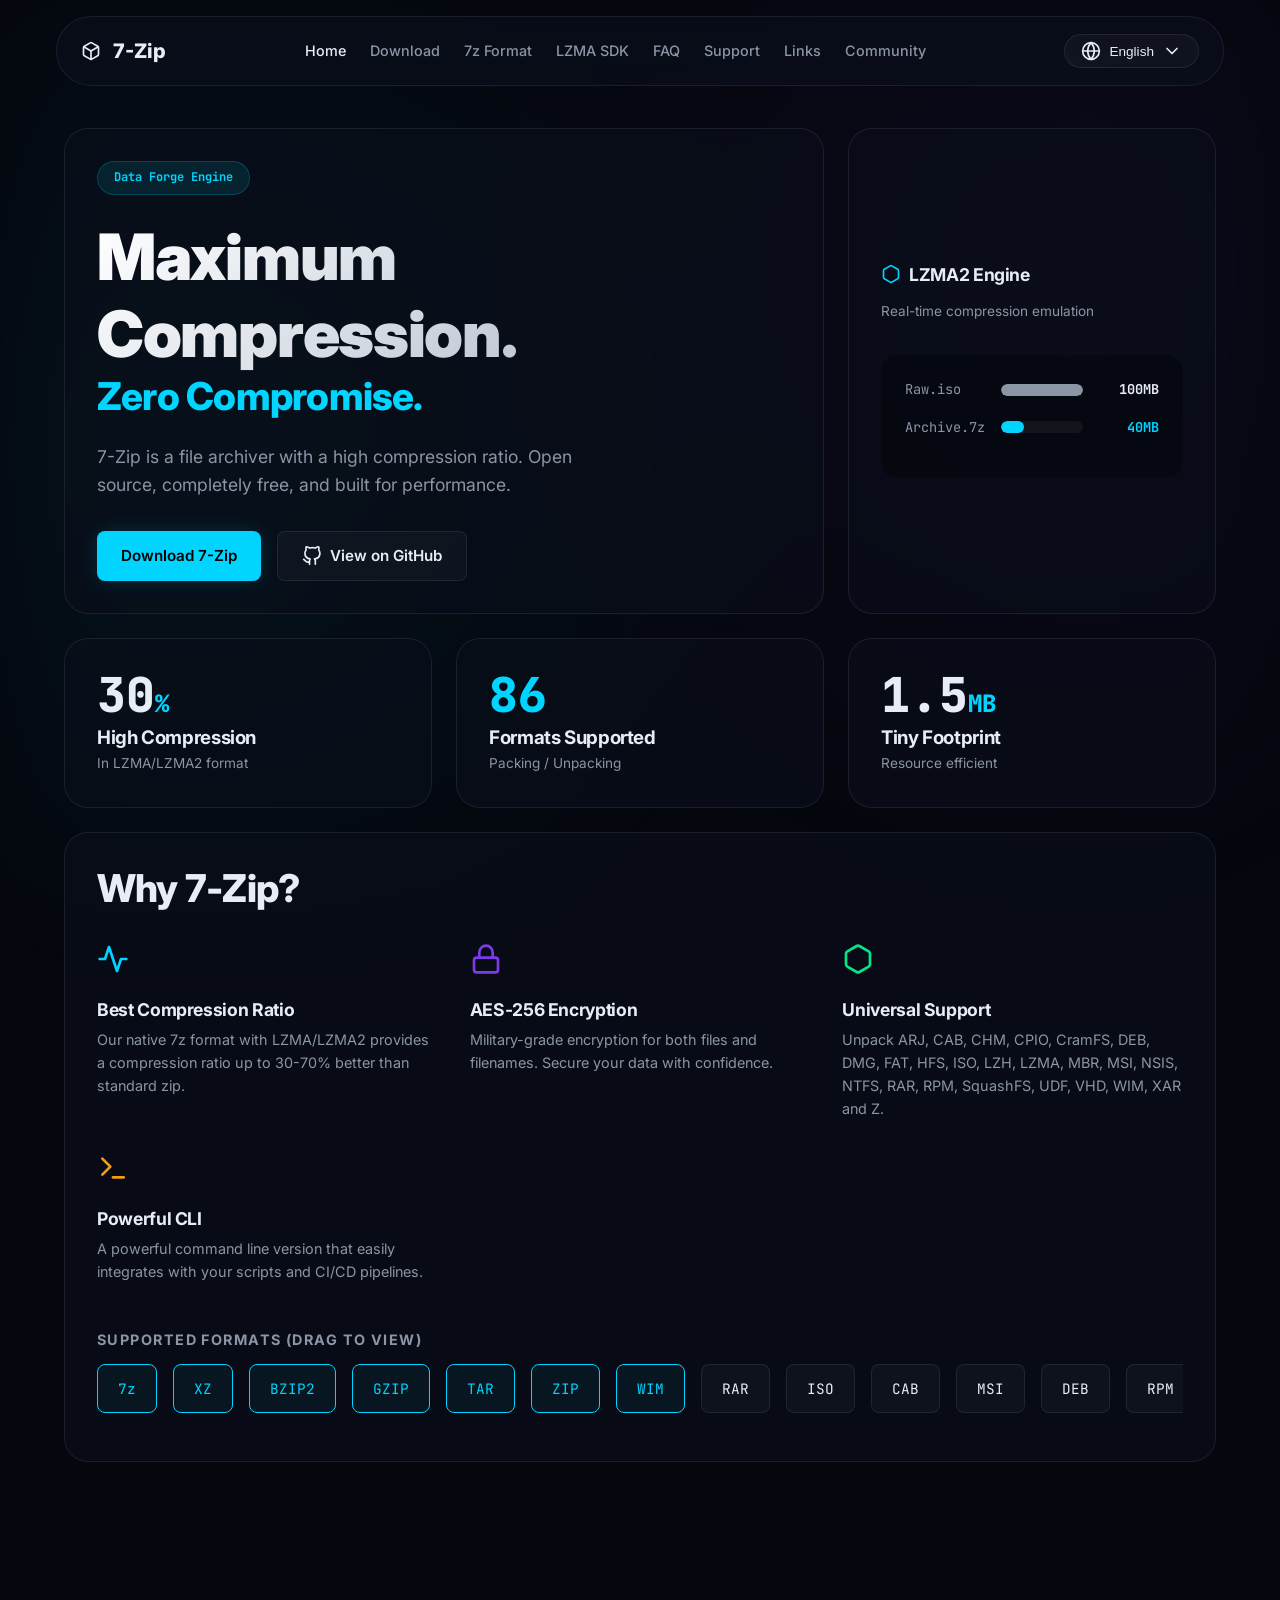
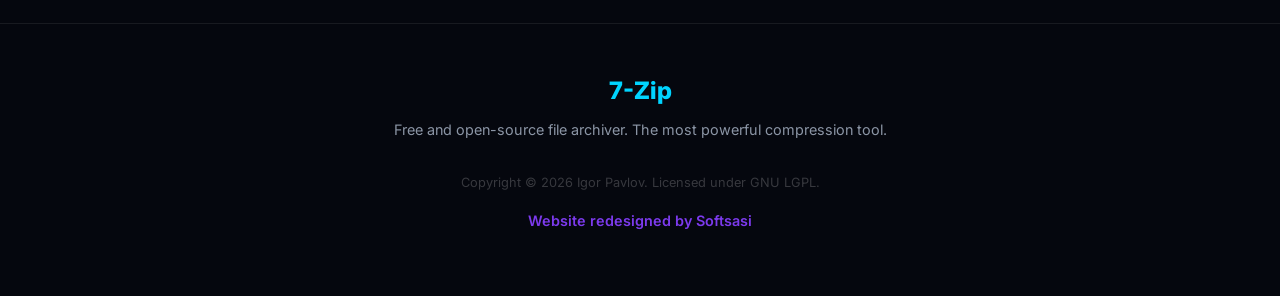
==== commit 24f128fe: "feat: add softsasi redesign credit to footer" ====
--- a/index.html
+++ b/index.html
@@ -201,6 +201,7 @@
       Copyright &copy; 2026 Igor Pavlov. Licensed under GNU LGPL.
     </div>
   </div>
+  <div style="text-align:center; margin-top:1rem; padding-bottom:1rem; font-size:0.9rem; color:var(--accent-2); font-weight:600;" data-i18n="footer_credit">Website redesigned by Softsasi</div>
 </footer>
 
 <script src="translations.js"></script>
